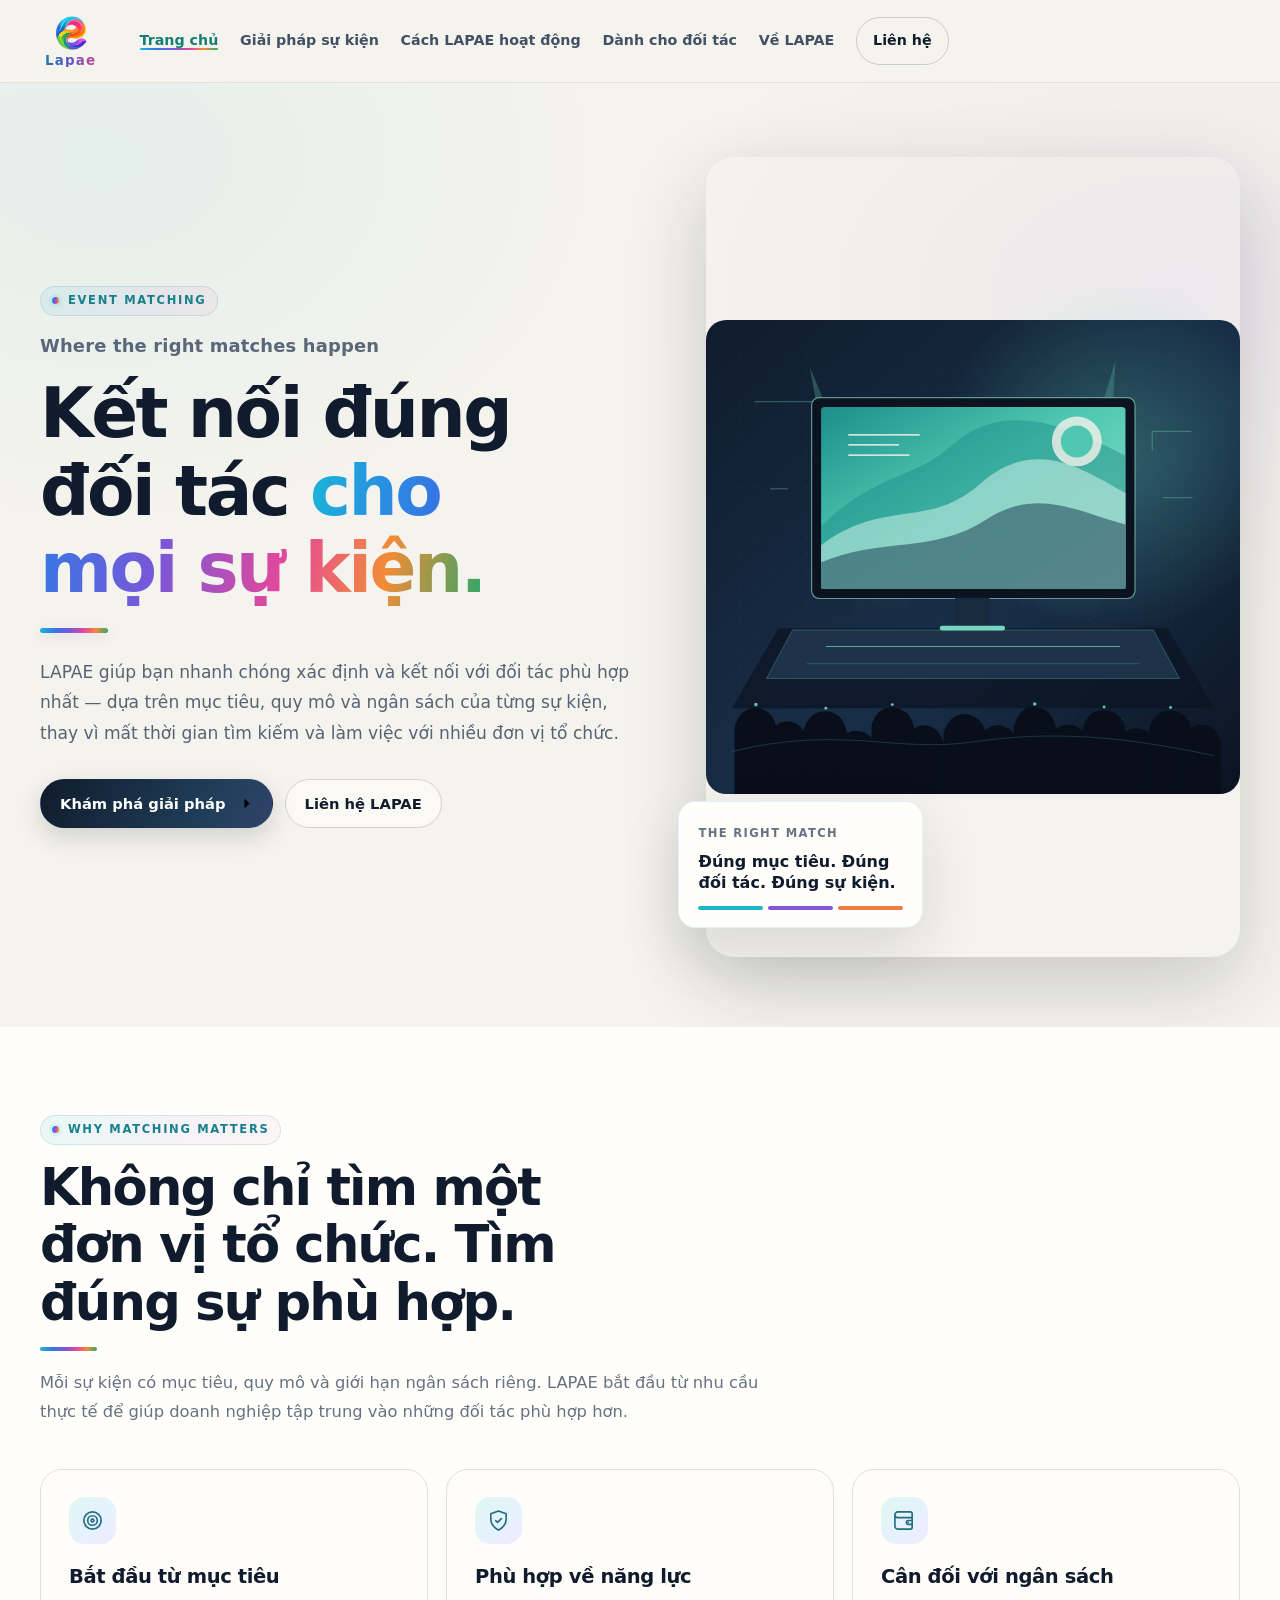
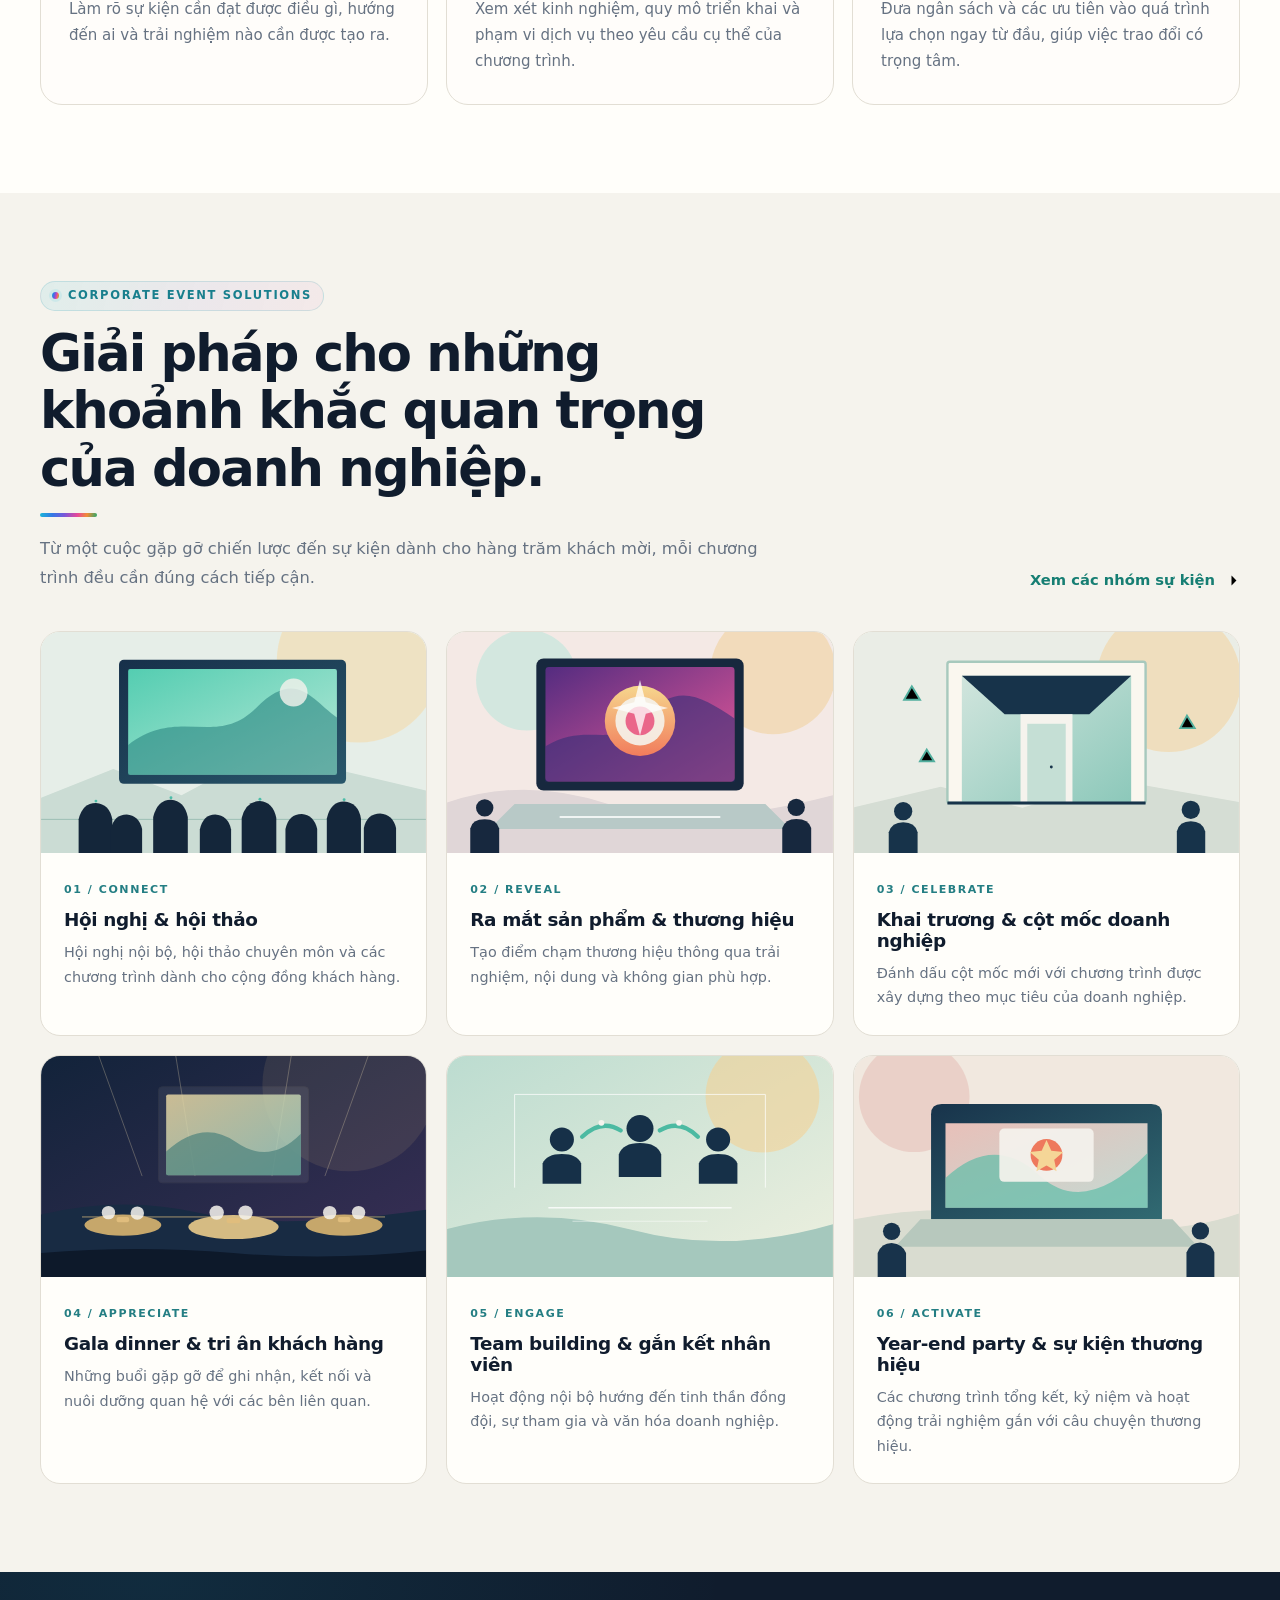
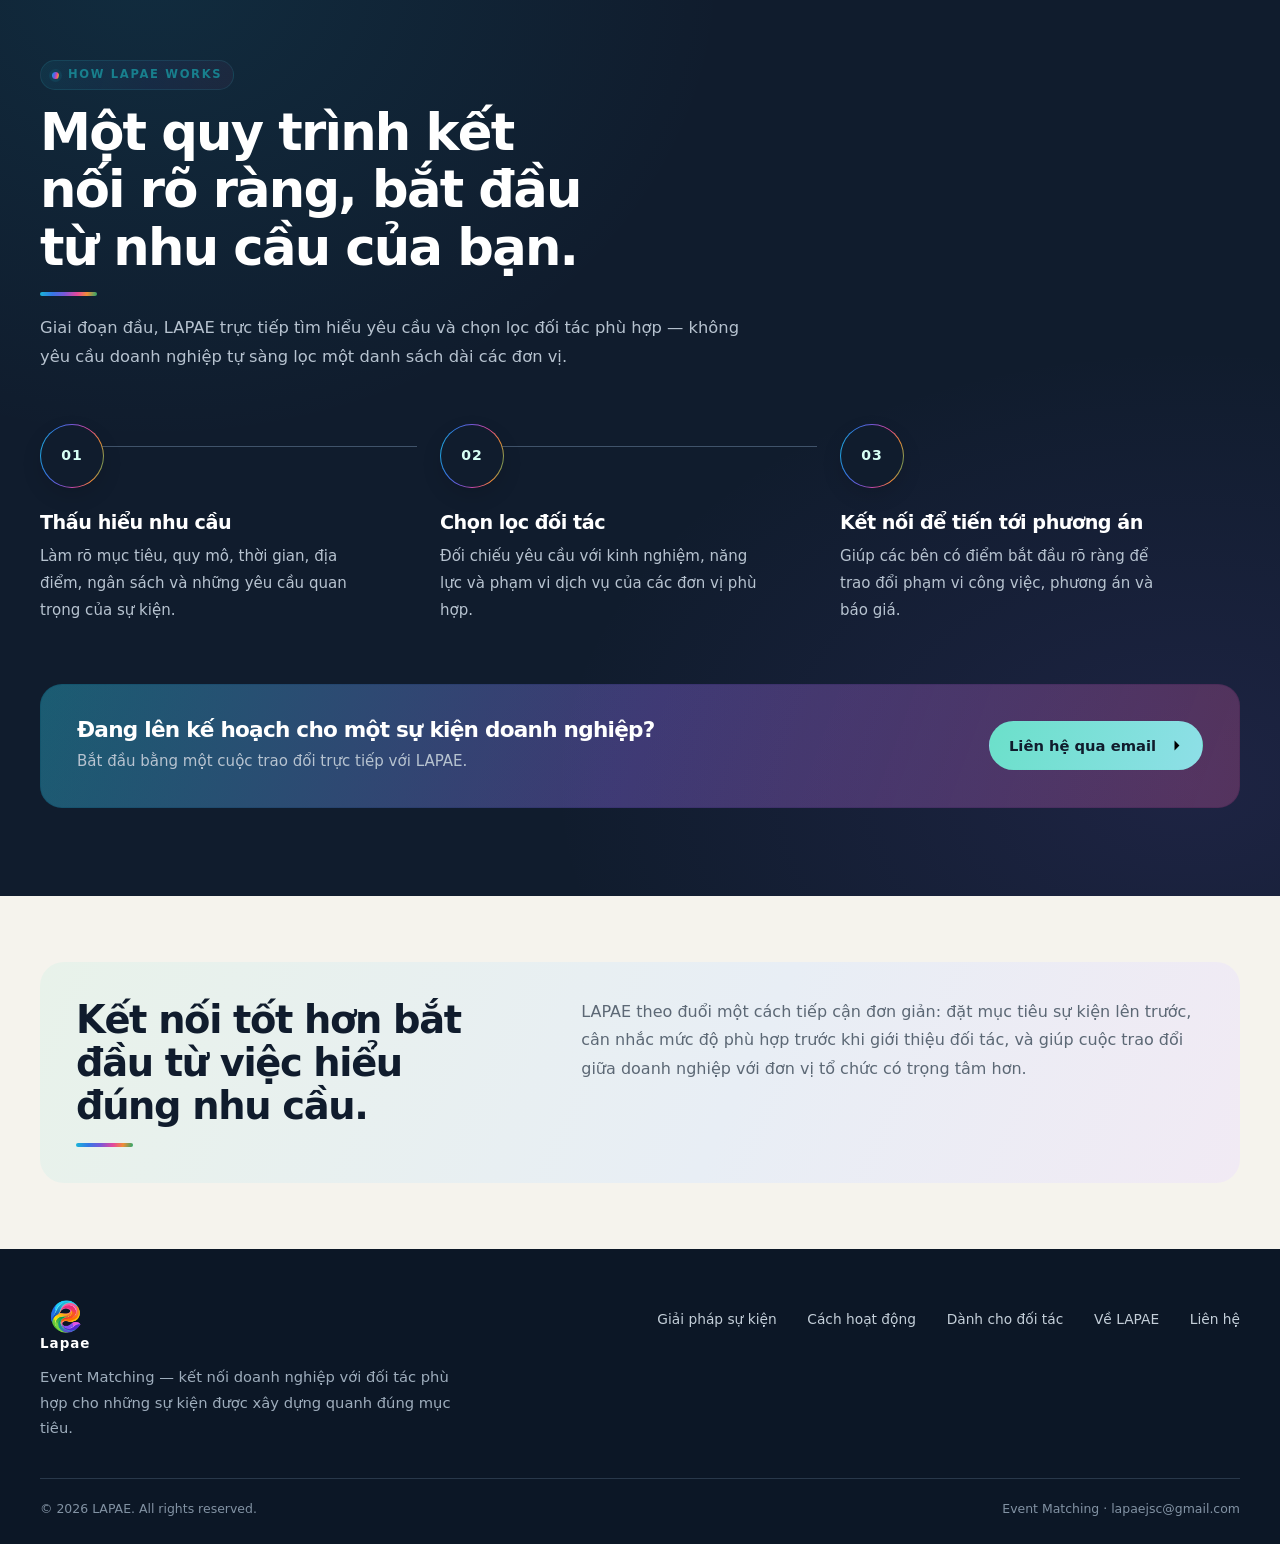
==== index.html @ 5959de25 "Add files via upload Upload website files, assets, and updated branding." ====
<!doctype html><html lang="vi"><head><meta charset="utf-8"><meta name="viewport" content="width=device-width, initial-scale=1"><meta name="theme-color" content="#F5F3ED"><meta name="description" content="LAPAE — Event Matching. Kết nối doanh nghiệp với đối tác phù hợp cho hội nghị, ra mắt sản phẩm, gala dinner và các sự kiện doanh nghiệp."><title>Trang chủ | LAPAE — Event Matching</title><link rel="canonical" href="https://lapae.net/"><link rel="icon" type="image/png" sizes="64x64" href="assets/images/favicon-64.png"><link rel="apple-touch-icon" href="assets/images/favicon-192.png"><link rel="stylesheet" href="assets/css/styles.css"></head><body id="top"><a class="skip-link" href="#main">Bỏ qua điều hướng</a><header class="site-header"><div class="container header-inner"><a class="brand" href="index.html#top" aria-label="LAPAE — về đầu trang chủ"><span class="brand-word">Lapae</span><img class="brand-mark" src="assets/images/lapae-e-logo.png" alt="Biểu tượng e nhiều màu của LAPAE" width="43" height="43"></a><button class="menu-toggle" type="button" aria-label="Mở menu" aria-expanded="false" aria-controls="site-nav"><svg viewBox="0 0 24 24" fill="none" stroke="currentColor" stroke-width="1.7" stroke-linecap="round" aria-hidden="true"><path d="M4 7h16M4 12h16M4 17h16"/></svg></button><nav class="site-nav" id="site-nav" aria-label="Điều hướng chính"><a class="nav-link" href="index.html" aria-current="page">Trang chủ</a><a class="nav-link" href="solutions.html">Giải pháp sự kiện</a><a class="nav-link" href="how-it-works.html">Cách LAPAE hoạt động</a><a class="nav-link" href="organizers.html">Dành cho đối tác</a><a class="nav-link" href="about.html">Về LAPAE</a><a class="nav-link nav-contact" href="contact.html">Liên hệ</a></nav></div></header><main id="main">
<section class="hero"><div class="container hero-grid"><div class="hero-text"><div class="eyebrow">Event Matching</div><p class="hero-tagline">Where the right matches happen</p><h1>Kết nối đúng đối tác <em>cho mọi sự kiện.</em></h1><p class="hero-copy">LAPAE giúp bạn nhanh chóng xác định và kết nối với đối tác phù hợp nhất — dựa trên mục tiêu, quy mô và ngân sách của từng sự kiện, thay vì mất thời gian tìm kiếm và làm việc với nhiều đơn vị tổ chức.</p><div class="hero-actions"><a class="btn btn-primary" href="solutions.html">Khám phá giải pháp <svg viewBox="0 0 24 24" aria-hidden="true"><path d="M5 12h14"/><path d="m12 5 7 7-7 7"/></svg></a><a class="btn btn-secondary" href="contact.html">Liên hệ LAPAE</a></div></div><div class="hero-visual"><img class="hero-art" src="assets/images/hero-event.svg" alt="Minh họa không gian hội nghị doanh nghiệp với sân khấu và khán giả" width="900" height="800"><div class="hero-note"><span class="hero-note-label">The right match</span><strong>Đúng mục tiêu. Đúng đối tác. Đúng sự kiện.</strong><div class="hero-note-line"><span></span><span></span><span></span></div></div></div></div></section>
<section class="section section-white"><div class="container"><div class="section-heading"><div class="eyebrow">Why matching matters</div><h2>Không chỉ tìm một đơn vị tổ chức. Tìm đúng sự phù hợp.</h2><p>Mỗi sự kiện có mục tiêu, quy mô và giới hạn ngân sách riêng. LAPAE bắt đầu từ nhu cầu thực tế để giúp doanh nghiệp tập trung vào những đối tác phù hợp hơn.</p></div><div class="value-grid"><article class="value-card"><div class="icon-box"><svg viewBox="0 0 24 24" aria-hidden="true"><circle cx="12" cy="12" r="9"/><circle cx="12" cy="12" r="5"/><circle cx="12" cy="12" r="1.5"/></svg></div><h3>Bắt đầu từ mục tiêu</h3><p>Làm rõ sự kiện cần đạt được điều gì, hướng đến ai và trải nghiệm nào cần được tạo ra.</p></article><article class="value-card"><div class="icon-box"><svg viewBox="0 0 24 24" aria-hidden="true"><path d="M12 22s8-4 8-11V5l-8-3-8 3v6c0 7 8 11 8 11Z"/><path d="m9 12 2 2 4-4"/></svg></div><h3>Phù hợp về năng lực</h3><p>Xem xét kinh nghiệm, quy mô triển khai và phạm vi dịch vụ theo yêu cầu cụ thể của chương trình.</p></article><article class="value-card"><div class="icon-box"><svg viewBox="0 0 24 24" aria-hidden="true"><path d="M20 8V5a2 2 0 0 0-2-2H5a3 3 0 0 0 0 6h15v10a2 2 0 0 1-2 2H5a3 3 0 0 1-3-3V6"/><path d="M20 12h-4a2 2 0 0 0 0 4h4"/><path d="M16 14h.01"/></svg></div><h3>Cân đối với ngân sách</h3><p>Đưa ngân sách và các ưu tiên vào quá trình lựa chọn ngay từ đầu, giúp việc trao đổi có trọng tâm.</p></article></div></div></section>
<section class="section"><div class="container"><div class="section-topline"><div class="section-heading"><div class="eyebrow">Corporate event solutions</div><h2>Giải pháp cho những khoảnh khắc quan trọng của doanh nghiệp.</h2><p>Từ một cuộc gặp gỡ chiến lược đến sự kiện dành cho hàng trăm khách mời, mỗi chương trình đều cần đúng cách tiếp cận.</p></div><a class="text-link" href="solutions.html">Xem các nhóm sự kiện <svg viewBox="0 0 24 24" aria-hidden="true"><path d="M5 12h14"/><path d="m12 5 7 7-7 7"/></svg></a></div><div class="solution-grid">
<article class="solution-card"><img class="solution-art" src="assets/images/conference.svg" alt="Minh họa hội nghị doanh nghiệp" loading="lazy"><div class="solution-copy"><span class="solution-kicker">01 / Connect</span><h3>Hội nghị & hội thảo</h3><p>Hội nghị nội bộ, hội thảo chuyên môn và các chương trình dành cho cộng đồng khách hàng.</p></div></article>
<article class="solution-card"><img class="solution-art" src="assets/images/launch.svg" alt="Minh họa sự kiện ra mắt sản phẩm" loading="lazy"><div class="solution-copy"><span class="solution-kicker">02 / Reveal</span><h3>Ra mắt sản phẩm & thương hiệu</h3><p>Tạo điểm chạm thương hiệu thông qua trải nghiệm, nội dung và không gian phù hợp.</p></div></article>
<article class="solution-card"><img class="solution-art" src="assets/images/opening.svg" alt="Minh họa lễ khai trương" loading="lazy"><div class="solution-copy"><span class="solution-kicker">03 / Celebrate</span><h3>Khai trương & cột mốc doanh nghiệp</h3><p>Đánh dấu cột mốc mới với chương trình được xây dựng theo mục tiêu của doanh nghiệp.</p></div></article>
<article class="solution-card"><img class="solution-art" src="assets/images/gala.svg" alt="Minh họa gala dinner" loading="lazy"><div class="solution-copy"><span class="solution-kicker">04 / Appreciate</span><h3>Gala dinner & tri ân khách hàng</h3><p>Những buổi gặp gỡ để ghi nhận, kết nối và nuôi dưỡng quan hệ với các bên liên quan.</p></div></article>
<article class="solution-card"><img class="solution-art" src="assets/images/engagement.svg" alt="Minh họa hoạt động gắn kết đội ngũ" loading="lazy"><div class="solution-copy"><span class="solution-kicker">05 / Engage</span><h3>Team building & gắn kết nhân viên</h3><p>Hoạt động nội bộ hướng đến tinh thần đồng đội, sự tham gia và văn hóa doanh nghiệp.</p></div></article>
<article class="solution-card"><img class="solution-art" src="assets/images/activation.svg" alt="Minh họa hoạt động thương hiệu" loading="lazy"><div class="solution-copy"><span class="solution-kicker">06 / Activate</span><h3>Year-end party & sự kiện thương hiệu</h3><p>Các chương trình tổng kết, kỷ niệm và hoạt động trải nghiệm gắn với câu chuyện thương hiệu.</p></div></article>
</div></div></section>
<section class="section section-dark"><div class="container"><div class="section-heading"><div class="eyebrow">How LAPAE works</div><h2>Một quy trình kết nối rõ ràng, bắt đầu từ nhu cầu của bạn.</h2><p>Giai đoạn đầu, LAPAE trực tiếp tìm hiểu yêu cầu và chọn lọc đối tác phù hợp — không yêu cầu doanh nghiệp tự sàng lọc một danh sách dài các đơn vị.</p></div><div class="process-grid"><article class="process-step"><div class="step-number">01</div><h3>Thấu hiểu nhu cầu</h3><p>Làm rõ mục tiêu, quy mô, thời gian, địa điểm, ngân sách và những yêu cầu quan trọng của sự kiện.</p></article><article class="process-step"><div class="step-number">02</div><h3>Chọn lọc đối tác</h3><p>Đối chiếu yêu cầu với kinh nghiệm, năng lực và phạm vi dịch vụ của các đơn vị phù hợp.</p></article><article class="process-step"><div class="step-number">03</div><h3>Kết nối để tiến tới phương án</h3><p>Giúp các bên có điểm bắt đầu rõ ràng để trao đổi phạm vi công việc, phương án và báo giá.</p></article></div><div style="height:48px"></div><div class="dark-cta"><div><h3>Đang lên kế hoạch cho một sự kiện doanh nghiệp?</h3><p>Bắt đầu bằng một cuộc trao đổi trực tiếp với LAPAE.</p></div><a class="btn" href="mailto:lapaejsc@gmail.com?subject=Trao%20%C4%91%E1%BB%95i%20v%E1%BB%81%20s%E1%BB%B1%20ki%E1%BB%87n%20doanh%20nghi%E1%BB%87p">Liên hệ qua email <svg viewBox="0 0 24 24" aria-hidden="true"><path d="M5 12h14"/><path d="m12 5 7 7-7 7"/></svg></a></div></div></section>
<section class="section section-tight"><div class="container"><div class="note-band"><h2>Kết nối tốt hơn bắt đầu từ việc hiểu đúng nhu cầu.</h2><p>LAPAE theo đuổi một cách tiếp cận đơn giản: đặt mục tiêu sự kiện lên trước, cân nhắc mức độ phù hợp trước khi giới thiệu đối tác, và giúp cuộc trao đổi giữa doanh nghiệp với đơn vị tổ chức có trọng tâm hơn.</p></div></div></section>
</main><footer class="site-footer"><div class="container"><div class="footer-top"><div><a class="footer-brand" href="index.html#top" aria-label="LAPAE — về đầu trang chủ"><span class="brand-word">Lapae</span><img class="brand-mark" src="assets/images/lapae-e-logo.png" alt="" width="38" height="38"></a><p class="footer-blurb">Event Matching — kết nối doanh nghiệp với đối tác phù hợp cho những sự kiện được xây dựng quanh đúng mục tiêu.</p></div><nav class="footer-links" aria-label="Điều hướng cuối trang"><a href="solutions.html">Giải pháp sự kiện</a><a href="how-it-works.html">Cách hoạt động</a><a href="organizers.html">Dành cho đối tác</a><a href="about.html">Về LAPAE</a><a href="contact.html">Liên hệ</a></nav></div><div class="footer-bottom"><span>© 2026 LAPAE. All rights reserved.</span><span>Event Matching · <a href="mailto:lapaejsc@gmail.com">lapaejsc@gmail.com</a></span></div></div></footer><script src="assets/js/main.js" defer></script></body></html>
---- assets/css/styles.css ----
/* LAPAE Version 1.0 — lightweight, self-hosted styles */
:root{
  --ivory:#F5F3ED; --paper:#FFFEFA; --navy:#101C2D; --navy-2:#192B40;
  --teal:#46C6AD; --teal-dark:#167E73; --ink:#172538; --muted:#667282;
  --line:#E2DED4; --line-dark:#314358; --radius:22px; --shadow:0 22px 70px rgba(16,28,45,.09);
  --container:1200px;
}
*{box-sizing:border-box}
html{scroll-behavior:smooth;scroll-padding-top:100px}
body{margin:0;background:var(--ivory);color:var(--ink);font-family:Inter,ui-sans-serif,system-ui,-apple-system,BlinkMacSystemFont,"Segoe UI",sans-serif;line-height:1.65;-webkit-font-smoothing:antialiased;text-rendering:optimizeLegibility}
img,svg{display:block;max-width:100%}
a{color:inherit;text-decoration:none}
button{font:inherit}
::selection{background:rgba(70,198,173,.25);color:var(--navy)}
.skip-link{position:absolute;left:16px;top:-60px;z-index:1000;padding:12px 16px;border-radius:10px;background:var(--navy);color:white}
.skip-link:focus{top:12px}
.container{width:min(calc(100% - 48px),var(--container));margin-inline:auto}
.site-header{position:sticky;top:0;z-index:100;background:rgba(245,243,237,.91);border-bottom:1px solid rgba(16,28,45,.08);backdrop-filter:blur(18px);-webkit-backdrop-filter:blur(18px)}
.header-inner{height:82px;display:flex;align-items:center;justify-content:flex-start;gap:0}
.brand{display:inline-flex;flex-direction:column;align-items:center;justify-content:center;gap:2px;flex-shrink:0;border-radius:10px;line-height:1}
.brand-word{font-family:Inter,ui-sans-serif,system-ui,-apple-system,BlinkMacSystemFont,"Segoe UI",sans-serif;font-size:.78rem;letter-spacing:.075em;font-weight:800;line-height:1;color:var(--navy)}
.brand-mark{order:-1;width:43px;height:43px;object-fit:contain;flex-shrink:0}
.brand:focus-visible,.nav-link:focus-visible,.btn:focus-visible,.menu-toggle:focus-visible,a:focus-visible{outline:3px solid var(--teal-dark);outline-offset:4px}
.site-nav{display:flex;align-items:center;gap:clamp(14px,1.7vw,24px);margin-left:clamp(28px,3vw,44px)}
.nav-link{font-size:.89rem;font-weight:600;color:#435064;white-space:nowrap;transition:color .2s ease}
.nav-link:hover,.nav-link[aria-current="page"]{color:var(--teal-dark)}
.nav-contact{padding:11px 16px;border:1px solid rgba(16,28,45,.18);border-radius:999px;color:var(--navy)}
.nav-contact:hover{background:var(--navy);color:white;border-color:var(--navy)}
.menu-toggle{display:none;width:44px;height:44px;border:1px solid var(--line);border-radius:13px;background:transparent;color:var(--navy);align-items:center;justify-content:center;cursor:pointer}
.menu-toggle svg{width:21px;height:21px}
.hero{padding:74px 0 70px;overflow:hidden}
.hero-grid{display:grid;grid-template-columns:minmax(0,1.05fr) minmax(390px,.95fr);align-items:center;gap:clamp(36px,6vw,82px)}
.eyebrow{display:inline-flex;align-items:center;gap:10px;color:var(--teal-dark);font-weight:760;font-size:.76rem;letter-spacing:.16em;text-transform:uppercase}
.eyebrow:before{content:"";width:24px;height:2px;background:var(--teal-dark);display:block}
.hero-tagline{margin:15px 0 15px;color:#596779;font-size:clamp(1rem,1.4vw,1.14rem);font-weight:550;letter-spacing:.01em}
h1,h2,h3,p{margin-top:0}
h1,h2,h3{color:var(--navy);line-height:1.12;letter-spacing:-.035em}
h1{font-size:clamp(2.8rem,5.4vw,5rem);font-weight:720;margin-bottom:24px;max-width:720px}
h1 em{font-style:normal;color:var(--teal-dark)}
.hero-copy{font-size:1.07rem;color:#566375;max-width:640px;margin-bottom:30px;line-height:1.8}
.hero-actions{display:flex;align-items:center;gap:12px;flex-wrap:wrap}
.btn{min-height:49px;display:inline-flex;align-items:center;justify-content:center;gap:10px;padding:13px 19px;border-radius:999px;font-size:.92rem;line-height:1.2;font-weight:700;border:1px solid transparent;transition:transform .2s ease,background .2s ease,border-color .2s ease;cursor:pointer}
.btn:hover{transform:translateY(-2px)}
.btn-primary{background:var(--navy);color:white;box-shadow:0 8px 22px rgba(16,28,45,.12)}
.btn-primary:hover{background:#233b55}
.btn-secondary{border-color:#D5D1C7;color:var(--navy);background:rgba(255,254,250,.45)}
.btn-secondary:hover{background:white;border-color:#B9C3C5}
.btn svg{width:17px;height:17px}
.hero-visual{position:relative;isolation:isolate}
.hero-art{width:100%;border-radius:28px;box-shadow:0 28px 80px rgba(16,28,45,.19)}
.hero-note{position:absolute;left:-28px;bottom:29px;max-width:245px;padding:17px 19px;background:var(--paper);border:1px solid rgba(16,28,45,.08);border-radius:17px;box-shadow:var(--shadow)}
.hero-note-label{font-size:.72rem;letter-spacing:.12em;text-transform:uppercase;color:var(--muted);font-weight:750}
.hero-note strong{display:block;color:var(--navy);font-size:1rem;line-height:1.35;margin-top:5px}
.hero-note-line{display:flex;gap:5px;margin-top:12px}
.hero-note-line span{height:4px;flex:1;border-radius:10px;background:var(--teal)}
.hero-note-line span:nth-child(2){opacity:.55}.hero-note-line span:nth-child(3){opacity:.26}
.section{padding:88px 0}
.section-tight{padding:66px 0}
.section-white{background:var(--paper)}
.section-dark{background:var(--navy);color:#DFE7ED}
.section-dark h2,.section-dark h3{color:white}
.section-heading{max-width:720px;margin-bottom:42px}
.section-heading.center{text-align:center;margin-inline:auto}
.section-heading.center .eyebrow{justify-content:center}
.section-heading h2{font-size:clamp(2rem,4vw,3.3rem);margin:14px 0 17px;font-weight:700}
.section-heading p{font-size:1.02rem;color:var(--muted);line-height:1.8;margin-bottom:0}
.section-dark .section-heading p{color:#B6C2CF}
.value-grid{display:grid;grid-template-columns:repeat(3,1fr);gap:18px}
.value-card{padding:27px 28px 29px;border:1px solid var(--line);background:rgba(255,254,250,.62);border-radius:var(--radius);min-height:222px}
.icon-box{display:grid;place-items:center;width:47px;height:47px;border-radius:15px;background:#DDF2EB;color:#126F68;margin-bottom:22px}
.icon-box svg{width:23px;height:23px;fill:none;stroke:currentColor;stroke-width:1.7;stroke-linecap:round;stroke-linejoin:round}
.value-card h3{font-size:1.22rem;letter-spacing:-.02em;margin:0 0 10px}
.value-card p{font-size:.94rem;line-height:1.72;color:var(--muted);margin:0}
.section-topline{display:flex;justify-content:space-between;align-items:end;gap:32px;margin-bottom:38px}
.section-topline .section-heading{margin-bottom:0}
.text-link{display:inline-flex;align-items:center;gap:8px;color:var(--teal-dark);font-weight:750;font-size:.92rem;white-space:nowrap}
.text-link svg{width:17px;height:17px;transition:transform .2s ease}.text-link:hover svg{transform:translateX(4px)}
.solution-grid{display:grid;grid-template-columns:repeat(3,1fr);gap:19px}
.solution-card{overflow:hidden;border:1px solid var(--line);border-radius:20px;background:var(--paper);transition:transform .25s ease,box-shadow .25s ease}
.solution-card:hover{transform:translateY(-4px);box-shadow:var(--shadow)}
.solution-art{width:100%;aspect-ratio:1.74;object-fit:cover;background:#E9EEE8}
.solution-copy{padding:22px 23px 25px}
.solution-kicker{font-size:.69rem;letter-spacing:.14em;text-transform:uppercase;color:var(--teal-dark);font-weight:800}
.solution-copy h3{font-size:1.15rem;margin:9px 0 9px;letter-spacing:-.02em}
.solution-copy p{margin:0;color:var(--muted);font-size:.9rem;line-height:1.7}
.process-grid{display:grid;grid-template-columns:repeat(3,1fr);gap:0}
.process-step{position:relative;padding:10px 34px 12px 0}
.process-step:not(:last-child):after{content:"";position:absolute;top:32px;left:56px;right:23px;border-top:1px solid #40536A}
.step-number{position:relative;z-index:1;display:grid;place-items:center;width:64px;height:64px;border:1px solid #4F657B;border-radius:50%;background:var(--navy);color:#6FE0C5;font-size:.88rem;font-weight:800;letter-spacing:.06em;margin-bottom:24px}
.process-step h3{font-size:1.2rem;margin-bottom:10px}
.process-step p{font-size:.94rem;color:#B7C3D0;line-height:1.78;max-width:320px;margin-bottom:0}
.dark-cta{display:flex;justify-content:space-between;align-items:center;gap:30px;padding:33px 36px;border:1px solid var(--line-dark);border-radius:22px;background:rgba(255,255,255,.035)}
.dark-cta h3{font-size:1.35rem;margin:0 0 7px}.dark-cta p{color:#B7C3D0;margin:0;font-size:.94rem}
.dark-cta .btn{flex-shrink:0;background:var(--teal);color:var(--navy)}
.dark-cta .btn:hover{background:#83E2CE}
.page-hero{padding:74px 0 58px}
.page-hero-grid{display:grid;grid-template-columns:minmax(0,1fr) minmax(280px,.7fr);align-items:center;gap:70px}
.page-hero h1{font-size:clamp(2.6rem,5vw,4.5rem);margin:15px 0 20px}
.page-hero p{color:var(--muted);font-size:1.07rem;line-height:1.85;max-width:700px;margin-bottom:0}
.page-art{width:100%;border-radius:24px;box-shadow:var(--shadow)}
.breadcrumb{font-size:.78rem;color:#7C8794;margin-bottom:22px}.breadcrumb a{color:var(--teal-dark);font-weight:700}
.solution-detail-grid{display:grid;grid-template-columns:repeat(2,1fr);gap:22px}
.solution-detail{display:grid;grid-template-columns:190px minmax(0,1fr);gap:22px;align-items:center;background:var(--paper);border:1px solid var(--line);border-radius:22px;padding:16px}
.solution-detail img{width:100%;aspect-ratio:1/1;object-fit:cover;border-radius:15px}
.solution-detail h3{font-size:1.1rem;margin:0 0 9px}.solution-detail p{color:var(--muted);font-size:.9rem;line-height:1.7;margin:0}
.note-band{display:grid;grid-template-columns:.85fr 1.15fr;gap:45px;align-items:start;padding:36px;background:#E9EDE5;border-radius:24px}
.note-band h2{font-size:clamp(1.7rem,3vw,2.45rem);margin:0}.note-band p{color:#5C6875;line-height:1.8;margin:0}
.process-detail{display:grid;grid-template-columns:72px 1fr;gap:25px;padding:28px 0;border-bottom:1px solid var(--line)}
.process-detail:first-child{padding-top:0}.process-detail:last-child{border-bottom:0}
.process-detail .big-num{color:var(--teal-dark);font-weight:800;font-size:1.1rem;letter-spacing:.04em;padding-top:4px}
.process-detail h2{font-size:1.45rem;margin:0 0 10px}.process-detail p{max-width:780px;color:var(--muted);line-height:1.8;margin:0}
.principles-grid{display:grid;grid-template-columns:repeat(3,1fr);gap:18px}
.principle{border-top:2px solid var(--teal);padding:21px 5px 0 0}.principle .num{font-size:.78rem;color:var(--teal-dark);font-weight:850;letter-spacing:.1em}.principle h3{font-size:1.15rem;margin:14px 0 9px}.principle p{font-size:.92rem;color:var(--muted);line-height:1.75;margin:0}
.organizer-benefits{display:grid;grid-template-columns:repeat(2,1fr);gap:17px}
.benefit{display:flex;align-items:flex-start;gap:15px;padding:22px;border:1px solid var(--line);border-radius:18px;background:var(--paper)}
.benefit .icon-box{width:42px;height:42px;flex-shrink:0;margin:0}.benefit h3{font-size:1.05rem;margin:0 0 6px}.benefit p{margin:0;color:var(--muted);font-size:.9rem;line-height:1.72}
.about-statement{padding:40px 42px;background:var(--navy);border-radius:25px;color:#DEE8ED}
.about-statement .eyebrow{color:#74DEC5}.about-statement .eyebrow:before{background:#74DEC5}.about-statement h2{font-size:clamp(1.9rem,3.5vw,3rem);color:white;max-width:850px;margin:17px 0 18px}.about-statement p{color:#B9C7D2;max-width:800px;line-height:1.85;margin:0}
.about-values{display:grid;grid-template-columns:repeat(3,1fr);gap:22px}.about-value{padding-top:21px;border-top:1px solid var(--line)}.about-value h3{font-size:1.1rem;margin:0 0 8px}.about-value p{font-size:.93rem;color:var(--muted);margin:0;line-height:1.75}
.contact-card{display:grid;grid-template-columns:1fr .9fr;gap:50px;align-items:start;background:var(--paper);border:1px solid var(--line);border-radius:26px;padding:clamp(26px,5vw,54px);box-shadow:var(--shadow)}
.contact-card h2{font-size:clamp(2rem,4vw,3.1rem);margin:14px 0 17px}.contact-card p{color:var(--muted);line-height:1.8}
.contact-method{border-top:1px solid var(--line);padding:20px 0}.contact-method:first-child{border-top:0;padding-top:5px}.contact-label{font-size:.74rem;color:var(--muted);text-transform:uppercase;letter-spacing:.13em;font-weight:800}.contact-value{display:inline-flex;align-items:center;gap:9px;margin-top:7px;font-size:1.06rem;font-weight:750;color:var(--navy);overflow-wrap:anywhere}.contact-value svg{width:19px;height:19px;color:var(--teal-dark)}
.contact-note{font-size:.86rem;color:#6C7784;padding:16px 18px;background:#F3F1E9;border-radius:13px;line-height:1.75}
.site-footer{background:#0C1726;color:#CAD4DF;padding:50px 0 24px}
.footer-top{display:grid;grid-template-columns:1fr auto;gap:50px;align-items:start;padding-bottom:37px}
.footer-brand{display:inline-flex;flex-direction:column;align-items:center;gap:2px;margin-bottom:14px;line-height:1}.footer-brand .brand-word{color:white;font-size:.78rem;letter-spacing:.075em;font-weight:800}.footer-brand .brand-mark{order:-1;width:42px;height:42px}
.footer-blurb{max-width:430px;color:#9EADBC;font-size:.92rem;line-height:1.75;margin:0}
.footer-links{display:flex;gap:clamp(15px,2.4vw,32px);flex-wrap:wrap;justify-content:flex-end;padding-top:9px}
.footer-links a{font-size:.86rem;color:#C4CFD9}.footer-links a:hover{color:#72DCC4}
.footer-bottom{border-top:1px solid #29384A;padding-top:20px;display:flex;justify-content:space-between;gap:20px;flex-wrap:wrap;color:#8292A3;font-size:.78rem}
.footer-bottom a:hover{color:#C7F1E5}
.mobile-menu-note{display:none}
@media(max-width:1020px){.site-nav{gap:12px;margin-left:24px}.nav-link{font-size:.78rem}.header-inner{gap:0}.brand-word{font-size:.76rem;letter-spacing:.075em}.brand-mark{width:40px;height:40px}.hero-grid{grid-template-columns:minmax(0,1fr) minmax(320px,.9fr);gap:40px}.hero-note{left:-16px}.solution-grid{gap:14px}.solution-detail{grid-template-columns:145px 1fr}.page-hero-grid{gap:40px}}
@media(max-width:800px){.container{width:min(calc(100% - 36px),var(--container))}.header-inner{height:73px}.menu-toggle{display:flex}.site-nav{display:none;position:absolute;left:18px;right:18px;top:calc(100% + 8px);margin-left:0;padding:12px;background:var(--paper);border:1px solid var(--line);border-radius:18px;box-shadow:var(--shadow);align-items:stretch;gap:0;flex-direction:column}.site-nav.is-open{display:flex}.nav-link{padding:13px 14px;font-size:.94rem;border-radius:10px}.nav-link:hover,.nav-link[aria-current="page"]{background:#EEF5F0}.nav-contact{border:0}.hero{padding:49px 0 58px}.hero-grid{grid-template-columns:1fr;gap:35px}.hero-text{max-width:690px}.hero-visual{max-width:650px;width:calc(100% - 12px);margin-inline:auto}.hero-note{left:-12px;bottom:20px}.hero-art{border-radius:23px}.section{padding:68px 0}.section-tight{padding:55px 0}.value-grid{grid-template-columns:1fr;gap:13px}.value-card{min-height:unset;padding:23px}.icon-box{margin-bottom:15px}.solution-grid{grid-template-columns:repeat(2,1fr)}.section-topline{align-items:start;flex-direction:column;gap:18px}.process-grid{grid-template-columns:1fr;gap:22px}.process-step{display:grid;grid-template-columns:62px 1fr;gap:16px;padding:0}.process-step:not(:last-child):after{top:68px;bottom:-22px;left:31px;right:auto;border-top:0;border-left:1px solid #40536A}.step-number{width:62px;height:62px;grid-row:span 2;margin:0}.process-step h3{margin:5px 0 4px}.process-step p{max-width:none}.dark-cta{flex-direction:column;align-items:flex-start;padding:26px}.page-hero{padding:50px 0 45px}.page-hero-grid{grid-template-columns:1fr;gap:28px}.page-art{max-width:550px}.solution-detail-grid{grid-template-columns:1fr}.solution-detail{grid-template-columns:175px minmax(0,1fr)}.note-band{grid-template-columns:1fr;gap:17px;padding:28px}.principles-grid,.about-values{grid-template-columns:1fr;gap:28px}.organizer-benefits{grid-template-columns:1fr}.contact-card{grid-template-columns:1fr;gap:26px}.footer-top{grid-template-columns:1fr;gap:24px}.footer-links{justify-content:flex-start;padding-top:0}}
@media(max-width:520px){.container{width:min(calc(100% - 30px),var(--container))}.brand-word{font-size:.72rem;letter-spacing:.07em}.brand-mark{width:37px;height:37px}.hero{padding-top:38px}.hero-tagline{font-size:.98rem}.hero-copy{font-size:1rem;line-height:1.75}.hero-actions{align-items:stretch;flex-direction:column}.hero-actions .btn{width:100%}h1{font-size:clamp(2.45rem,12vw,3.35rem)}.hero-note{position:relative;left:auto;bottom:auto;max-width:none;margin:-26px 12px 0;z-index:2}.section-heading h2{font-size:2.2rem}.solution-grid{grid-template-columns:1fr}.solution-art{aspect-ratio:1.9}.solution-detail{grid-template-columns:1fr;gap:16px;padding:13px}.solution-detail img{aspect-ratio:1.8}.process-detail{grid-template-columns:46px 1fr;gap:14px}.process-detail h2{font-size:1.25rem}.about-statement{padding:28px 24px}.contact-card{padding:24px 20px}.contact-value{font-size:.96rem}.footer-bottom{flex-direction:column;gap:8px}}
@media(prefers-reduced-motion:reduce){html{scroll-behavior:auto}*,*::before,*::after{transition:none!important;animation:none!important;scroll-behavior:auto!important}}

/* LAPAE brand polish — 2026 refresh */
:root{
  --brand-cyan:#18B7D8;
  --brand-blue:#3478E5;
  --brand-violet:#7957D9;
  --brand-pink:#E5489B;
  --brand-orange:#F28C36;
  --brand-green:#27A86B;
  --brand-gradient:linear-gradient(102deg,var(--brand-cyan) 0%,var(--brand-blue) 22%,var(--brand-violet) 43%,var(--brand-pink) 65%,var(--brand-orange) 82%,var(--brand-green) 100%);
}

/* Smaller mark, stronger wordmark */
.brand{gap:3px;padding:3px 5px;transition:transform .22s ease}
.brand:hover{transform:translateY(-1px)}
.brand-word{
  font-size:.84rem;
  letter-spacing:.085em;
  font-weight:850;
  background:linear-gradient(105deg,#167DAB 0%,#6255C8 52%,#CF438F 100%);
  color:transparent;
  -webkit-background-clip:text;
  background-clip:text;
  -webkit-text-fill-color:transparent;
}
.brand-mark{width:36px;height:36px}
.footer-brand{gap:3px}
.footer-brand .brand-mark{width:35px;height:35px}
.footer-brand .brand-word{
  font-size:.84rem;
  color:#fff;
  background:none;
  -webkit-background-clip:initial;
  background-clip:initial;
  -webkit-text-fill-color:#fff;
}

/* Small section labels become polished brand chips */
.eyebrow{
  gap:9px;
  padding:7px 11px;
  border:1px solid rgba(44,154,170,.18);
  border-radius:999px;
  background:linear-gradient(105deg,rgba(24,183,216,.09),rgba(121,87,217,.065) 58%,rgba(229,72,155,.055));
  color:#187F8D;
  font-size:.72rem;
  letter-spacing:.145em;
  line-height:1.2;
  font-weight:820;
}
.eyebrow:before{
  width:7px;
  height:7px;
  flex:0 0 7px;
  border-radius:50%;
  background:var(--brand-gradient);
  box-shadow:0 0 0 3px rgba(24,183,216,.10);
}
.about-statement .eyebrow{
  color:#91F0D9;
  background:rgba(114,220,196,.09);
  border-color:rgba(114,220,196,.22);
}
.about-statement .eyebrow:before{background:#74DEC5;box-shadow:0 0 0 3px rgba(114,220,196,.12)}

/* Distinctive, multicolour event-matching message */
h1 em{
  color:var(--teal-dark);
  background:var(--brand-gradient);
  -webkit-background-clip:text;
  background-clip:text;
  -webkit-text-fill-color:transparent;
  text-decoration:none;
}
h1{
  text-wrap:balance;
}
h1:after{
  content:"";
  display:block;
  width:68px;
  height:5px;
  margin-top:20px;
  border-radius:999px;
  background:var(--brand-gradient);
  box-shadow:0 4px 12px rgba(121,87,217,.16);
}
.section-heading h2,.note-band h2,.contact-card h2,.about-statement h2{
  text-wrap:balance;
}
.section-heading h2:after,.note-band h2:after,.contact-card h2:after,.about-statement h2:after{
  content:"";
  display:block;
  width:57px;
  height:4px;
  margin-top:16px;
  border-radius:999px;
  background:var(--brand-gradient);
}

/* Gentle light and dark atmosphere around event-focused sections */
.hero{
  background-image:radial-gradient(ellipse at 8% 8%,rgba(24,183,216,.075),transparent 30%),radial-gradient(ellipse at 92% 22%,rgba(121,87,217,.07),transparent 32%);
}
.section-dark{
  background-image:radial-gradient(ellipse at 12% 0%,rgba(24,183,216,.10),transparent 36%),radial-gradient(ellipse at 93% 88%,rgba(121,87,217,.13),transparent 38%);
}

/* Crisp navigation, buttons and interactive cards */
.nav-link{position:relative;transition:color .22s ease,background .22s ease}
.nav-link:not(.nav-contact):after{
  content:"";
  position:absolute;
  left:0;
  right:0;
  bottom:3px;
  height:2px;
  border-radius:99px;
  background:var(--brand-gradient);
  transform:scaleX(0);
  transform-origin:left center;
  transition:transform .22s ease;
}
.nav-link:not(.nav-contact):hover:after,.nav-link:not(.nav-contact)[aria-current="page"]:after{transform:scaleX(1)}
.nav-contact{transition:color .22s ease,background .22s ease,border-color .22s ease,transform .22s ease}
.nav-contact:hover{transform:translateY(-1px)}
.btn-primary{
  background:linear-gradient(115deg,#101C2D 0%,#203E59 72%,#31436A 100%);
  box-shadow:0 9px 24px rgba(16,28,45,.16);
}
.btn-primary:hover{background:linear-gradient(115deg,#1A2C43 0%,#2A4D68 72%,#514582 100%);box-shadow:0 12px 28px rgba(16,28,45,.20)}
.btn-secondary{transition:transform .22s ease,background .22s ease,border-color .22s ease,box-shadow .22s ease}
.btn-secondary:hover{box-shadow:0 8px 20px rgba(16,28,45,.07);transform:translateY(-2px)}
.value-card,.benefit{
  transition:transform .24s ease,border-color .24s ease,box-shadow .24s ease,background .24s ease;
}
.value-card:hover,.benefit:hover{
  transform:translateY(-3px);
  border-color:rgba(52,120,229,.28);
  box-shadow:0 16px 36px rgba(16,28,45,.075);
  background:#FFFEFC;
}
.value-card:hover h3,.solution-card:hover h3,.benefit:hover h3{color:#1D7689}
.icon-box{
  background:linear-gradient(135deg,#E1F7F1 0%,#E6F2FF 60%,#F2E9FF 100%);
  color:#216C83;
}
.solution-card:hover{border-color:rgba(121,87,217,.24);box-shadow:0 24px 55px rgba(16,28,45,.12)}
.solution-kicker{color:#247E83}
.text-link{transition:color .2s ease}
.text-link:hover{color:#6C50C8}
.hero-note{border-color:rgba(52,120,229,.12);box-shadow:0 22px 60px rgba(16,28,45,.12)}
.hero-note-line span:nth-child(1){background:#20B6C8;opacity:1}
.hero-note-line span:nth-child(2){background:#8456D8;opacity:1}
.hero-note-line span:nth-child(3){background:#ED7C46;opacity:1}
.step-number{
  border:1px solid transparent;
  background:linear-gradient(var(--navy),var(--navy)) padding-box,var(--brand-gradient) border-box;
  color:#D8FFF5;
  box-shadow:0 8px 20px rgba(0,0,0,.12);
}
.process-step h3{letter-spacing:-.025em}
.dark-cta{
  border:1px solid transparent;
  background:linear-gradient(rgba(255,255,255,.035),rgba(255,255,255,.035)) padding-box,linear-gradient(110deg,rgba(24,183,216,.38),rgba(121,87,217,.38),rgba(229,72,155,.25)) border-box;
}
.dark-cta .btn{background:linear-gradient(110deg,#6BE0CA,#8EDFE7);color:#101C2D}
.dark-cta .btn:hover{background:linear-gradient(110deg,#8CF0DB,#A0E9F0)}
.note-band{background:linear-gradient(115deg,#E8F2EA 0%,#E8EEF5 58%,#F1EAF4 100%)}
.contact-card{transition:border-color .25s ease,box-shadow .25s ease}
.contact-card:hover{border-color:rgba(52,120,229,.2);box-shadow:0 25px 75px rgba(16,28,45,.11)}

@media(max-width:1020px){
  .brand-mark{width:35px;height:35px}
  .brand-word{font-size:.81rem}
}
@media(max-width:800px){
  .brand-mark{width:34px;height:34px}
  .brand-word{font-size:.79rem}
  .site-nav{background:rgba(255,254,250,.98);backdrop-filter:blur(18px);-webkit-backdrop-filter:blur(18px)}
  .nav-link:not(.nav-contact):after{display:none}
  .nav-link:hover,.nav-link[aria-current="page"]{background:linear-gradient(100deg,rgba(24,183,216,.10),rgba(121,87,217,.07));color:var(--navy)}
  .hero{background-image:radial-gradient(ellipse at 5% 2%,rgba(24,183,216,.065),transparent 36%),radial-gradient(ellipse at 95% 45%,rgba(121,87,217,.055),transparent 36%)}
  .section-heading h2:after,.note-band h2:after,.contact-card h2:after,.about-statement h2:after{margin-top:13px}
}
@media(max-width:520px){
  .brand-mark{width:31px;height:31px}
  .brand-word{font-size:.75rem}
  .eyebrow{font-size:.67rem;letter-spacing:.12em;padding:6px 9px}
  h1:after{margin-top:16px;width:58px;height:4px}
  .section-heading h2:after,.note-band h2:after,.contact-card h2:after,.about-statement h2:after{width:48px;height:4px}
}
@media(prefers-reduced-motion:reduce){
  .brand,.nav-link,.nav-contact,.value-card,.benefit,.btn-secondary,.contact-card{transition:none!important}
}
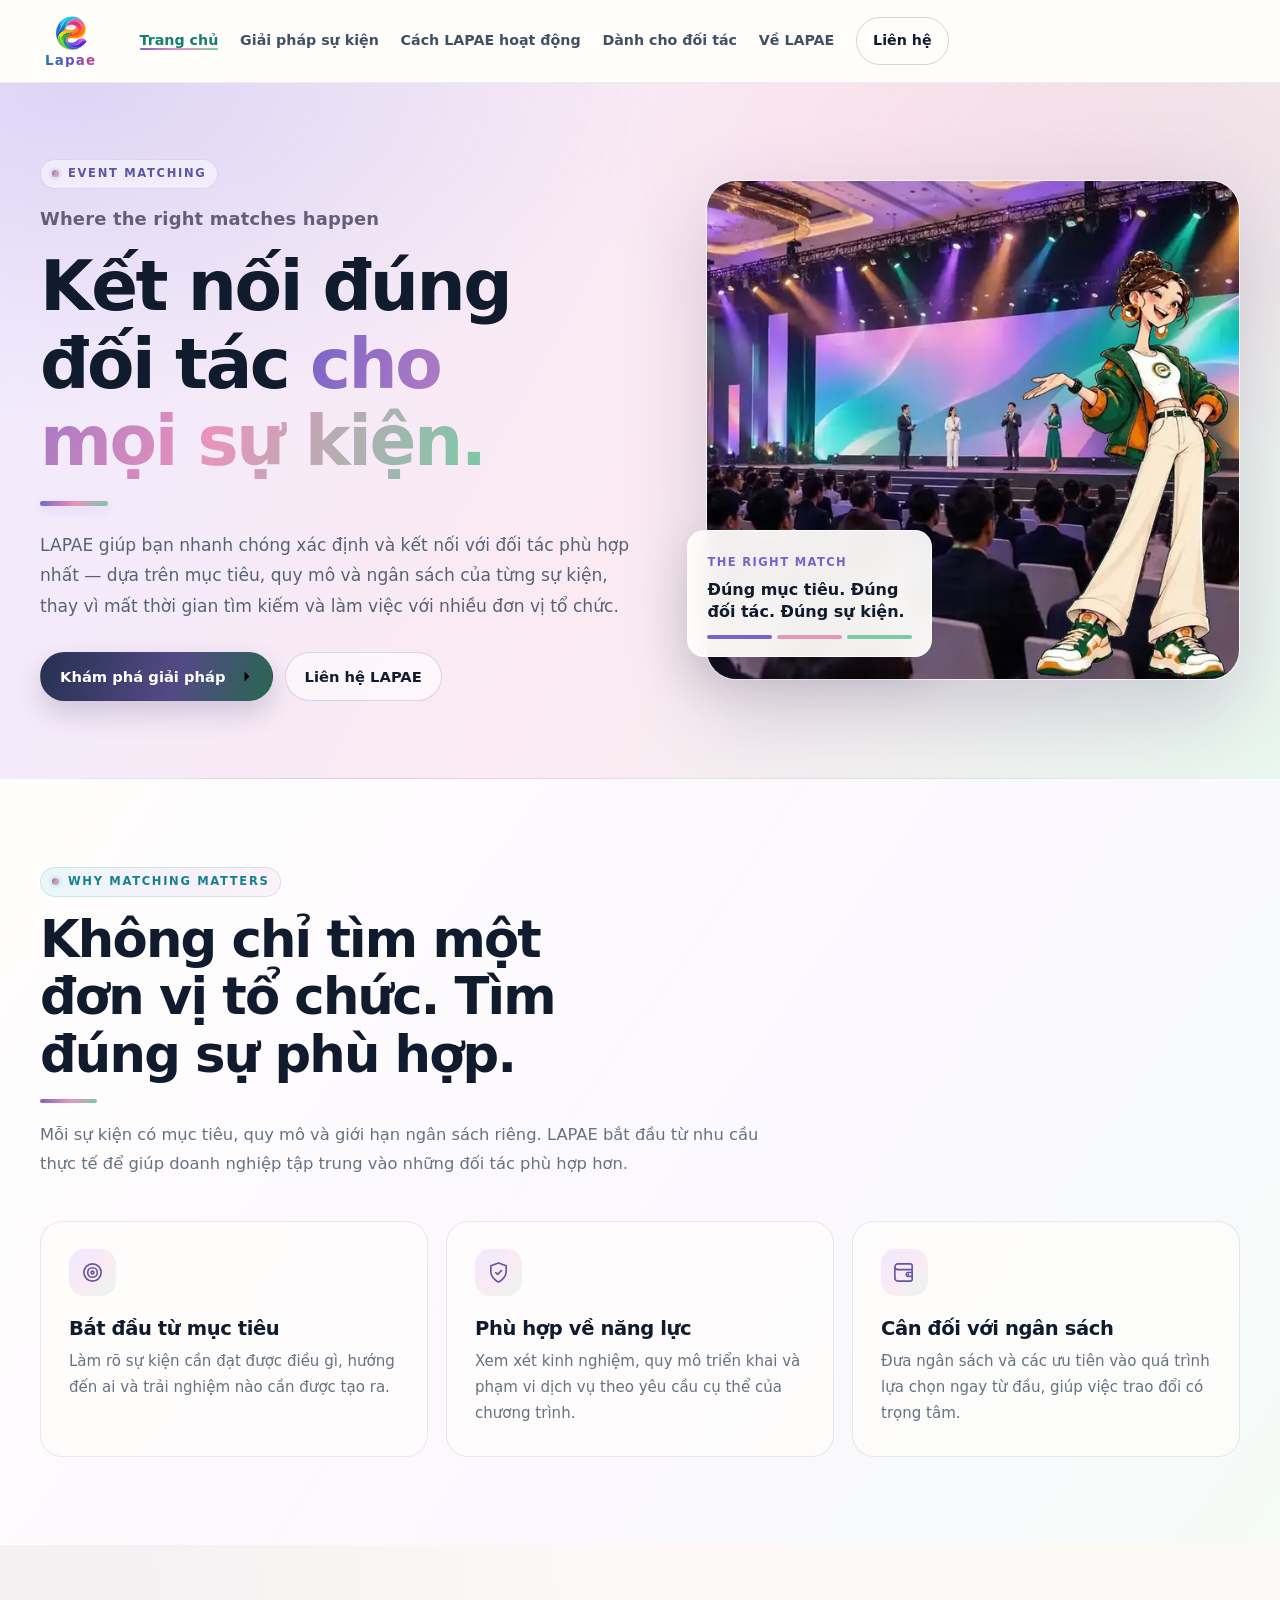
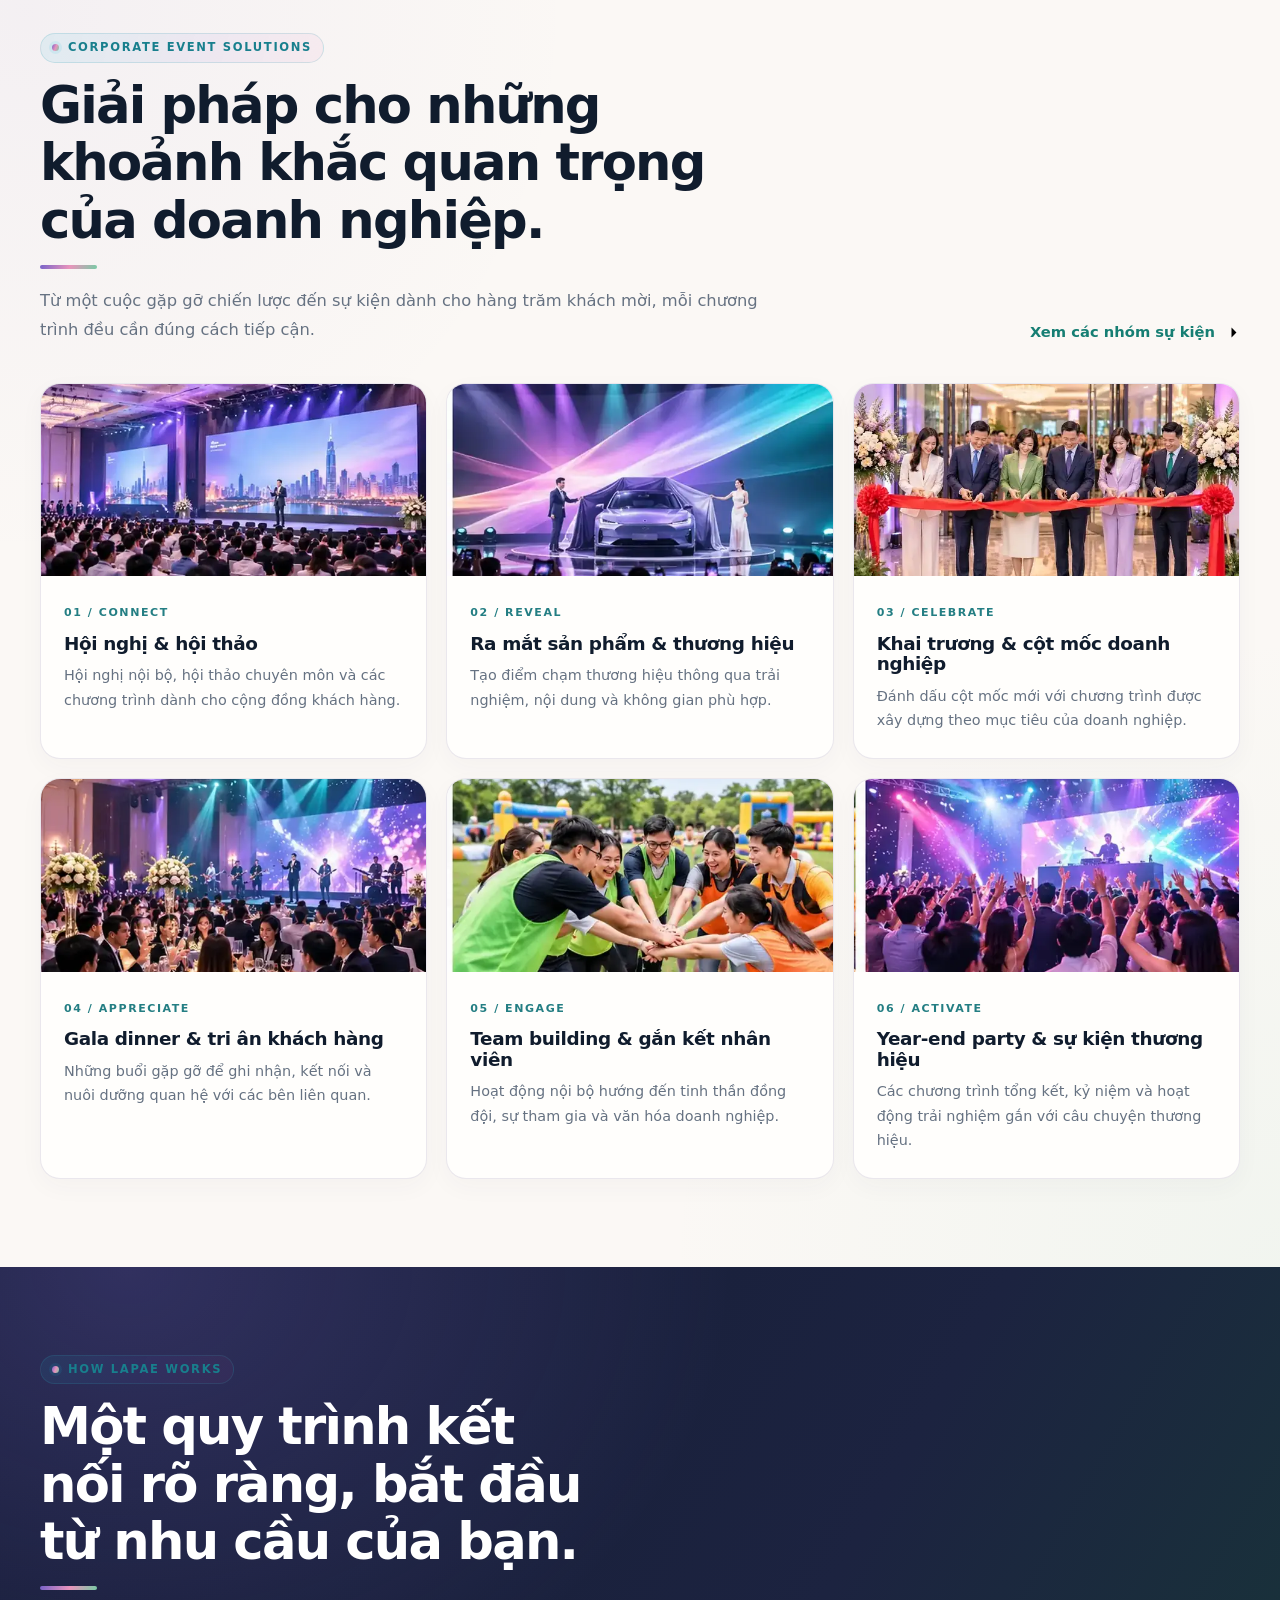
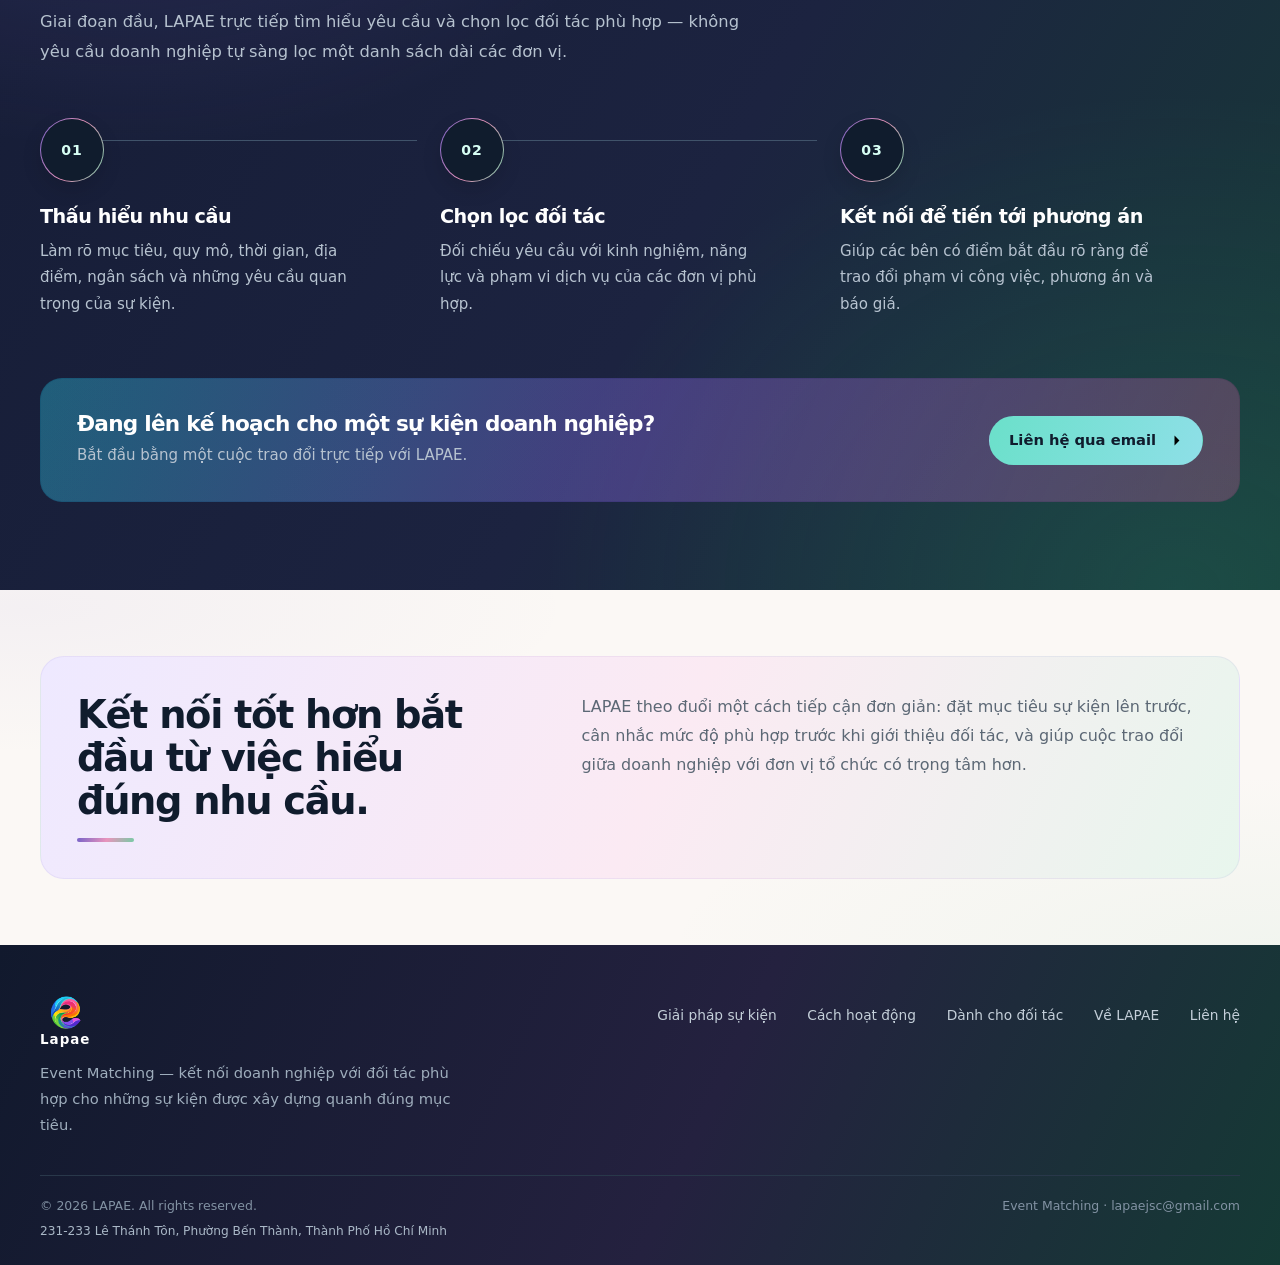
==== commit 1fb77604: "Deploy LAPAE website Visual Refresh V6" ====
--- a/index.html
+++ b/index.html
@@ -1,14 +1,14 @@
-<!doctype html><html lang="vi"><head><meta charset="utf-8"><meta name="viewport" content="width=device-width, initial-scale=1"><meta name="theme-color" content="#F5F3ED"><meta name="description" content="LAPAE — Event Matching. Kết nối doanh nghiệp với đối tác phù hợp cho hội nghị, ra mắt sản phẩm, gala dinner và các sự kiện doanh nghiệp."><title>Trang chủ | LAPAE — Event Matching</title><link rel="canonical" href="https://lapae.net/"><link rel="icon" type="image/png" sizes="64x64" href="assets/images/favicon-64.png"><link rel="apple-touch-icon" href="assets/images/favicon-192.png"><link rel="stylesheet" href="assets/css/styles.css"></head><body id="top"><a class="skip-link" href="#main">Bỏ qua điều hướng</a><header class="site-header"><div class="container header-inner"><a class="brand" href="index.html#top" aria-label="LAPAE — về đầu trang chủ"><span class="brand-word">Lapae</span><img class="brand-mark" src="assets/images/lapae-e-logo.png" alt="Biểu tượng e nhiều màu của LAPAE" width="43" height="43"></a><button class="menu-toggle" type="button" aria-label="Mở menu" aria-expanded="false" aria-controls="site-nav"><svg viewBox="0 0 24 24" fill="none" stroke="currentColor" stroke-width="1.7" stroke-linecap="round" aria-hidden="true"><path d="M4 7h16M4 12h16M4 17h16"/></svg></button><nav class="site-nav" id="site-nav" aria-label="Điều hướng chính"><a class="nav-link" href="index.html" aria-current="page">Trang chủ</a><a class="nav-link" href="solutions.html">Giải pháp sự kiện</a><a class="nav-link" href="how-it-works.html">Cách LAPAE hoạt động</a><a class="nav-link" href="organizers.html">Dành cho đối tác</a><a class="nav-link" href="about.html">Về LAPAE</a><a class="nav-link nav-contact" href="contact.html">Liên hệ</a></nav></div></header><main id="main">
-<section class="hero"><div class="container hero-grid"><div class="hero-text"><div class="eyebrow">Event Matching</div><p class="hero-tagline">Where the right matches happen</p><h1>Kết nối đúng đối tác <em>cho mọi sự kiện.</em></h1><p class="hero-copy">LAPAE giúp bạn nhanh chóng xác định và kết nối với đối tác phù hợp nhất — dựa trên mục tiêu, quy mô và ngân sách của từng sự kiện, thay vì mất thời gian tìm kiếm và làm việc với nhiều đơn vị tổ chức.</p><div class="hero-actions"><a class="btn btn-primary" href="solutions.html">Khám phá giải pháp <svg viewBox="0 0 24 24" aria-hidden="true"><path d="M5 12h14"/><path d="m12 5 7 7-7 7"/></svg></a><a class="btn btn-secondary" href="contact.html">Liên hệ LAPAE</a></div></div><div class="hero-visual"><img class="hero-art" src="assets/images/hero-event.svg" alt="Minh họa không gian hội nghị doanh nghiệp với sân khấu và khán giả" width="900" height="800"><div class="hero-note"><span class="hero-note-label">The right match</span><strong>Đúng mục tiêu. Đúng đối tác. Đúng sự kiện.</strong><div class="hero-note-line"><span></span><span></span><span></span></div></div></div></div></section>
+<!doctype html><html lang="vi"><head><meta charset="utf-8"><meta name="viewport" content="width=device-width, initial-scale=1"><meta name="theme-color" content="#F3EDF8"><meta name="description" content="LAPAE — Event Matching. Kết nối doanh nghiệp với đối tác phù hợp cho hội nghị, ra mắt sản phẩm, gala dinner và các sự kiện doanh nghiệp."><title>Trang chủ | LAPAE — Event Matching</title><link rel="canonical" href="https://lapae.net/"><link rel="icon" type="image/png" sizes="64x64" href="assets/images/favicon-64.png"><link rel="apple-touch-icon" href="assets/images/favicon-192.png"><link rel="stylesheet" href="assets/css/styles.css"></head><body id="top"><a class="skip-link" href="#main">Bỏ qua điều hướng</a><header class="site-header"><div class="container header-inner"><a class="brand" href="index.html#top" aria-label="LAPAE — về đầu trang chủ"><span class="brand-word">Lapae</span><img class="brand-mark" src="assets/images/lapae-e-logo.png" alt="Biểu tượng e nhiều màu của LAPAE" width="43" height="43"></a><button class="menu-toggle" type="button" aria-label="Mở menu" aria-expanded="false" aria-controls="site-nav"><svg viewBox="0 0 24 24" fill="none" stroke="currentColor" stroke-width="1.7" stroke-linecap="round" aria-hidden="true"><path d="M4 7h16M4 12h16M4 17h16"/></svg></button><nav class="site-nav" id="site-nav" aria-label="Điều hướng chính"><a class="nav-link" href="index.html" aria-current="page">Trang chủ</a><a class="nav-link" href="solutions.html">Giải pháp sự kiện</a><a class="nav-link" href="how-it-works.html">Cách LAPAE hoạt động</a><a class="nav-link" href="organizers.html">Dành cho đối tác</a><a class="nav-link" href="about.html">Về LAPAE</a><a class="nav-link nav-contact" href="contact.html">Liên hệ</a></nav></div></header><main id="main">
+<section class="hero"><div class="container hero-grid"><div class="hero-text"><div class="eyebrow">Event Matching</div><p class="hero-tagline">Where the right matches happen</p><h1>Kết nối đúng đối tác <em>cho mọi sự kiện.</em></h1><p class="hero-copy">LAPAE giúp bạn nhanh chóng xác định và kết nối với đối tác phù hợp nhất — dựa trên mục tiêu, quy mô và ngân sách của từng sự kiện, thay vì mất thời gian tìm kiếm và làm việc với nhiều đơn vị tổ chức.</p><div class="hero-actions"><a class="btn btn-primary" href="solutions.html">Khám phá giải pháp <svg viewBox="0 0 24 24" aria-hidden="true"><path d="M5 12h14"/><path d="m12 5 7 7-7 7"/></svg></a><a class="btn btn-secondary" href="contact.html">Liên hệ LAPAE</a></div></div><div class="hero-visual"><div class="hero-art-wrap"><img class="hero-art" src="assets/images/hero-event-photo.webp" alt="Khung cảnh hội nghị doanh nghiệp tại trung tâm hội nghị, sân khấu LED và khách mời tham dự" width="1360" height="1024" fetchpriority="high"><img class="hero-sassy" src="assets/images/sassy/sassy-full-body.webp" alt="" aria-hidden="true" width="502" height="1012" fetchpriority="high"></div><div class="hero-note"><span class="hero-note-label">The right match</span><strong>Đúng mục tiêu. Đúng đối tác. Đúng sự kiện.</strong><div class="hero-note-line"><span></span><span></span><span></span></div></div></div></div></section>
 <section class="section section-white"><div class="container"><div class="section-heading"><div class="eyebrow">Why matching matters</div><h2>Không chỉ tìm một đơn vị tổ chức. Tìm đúng sự phù hợp.</h2><p>Mỗi sự kiện có mục tiêu, quy mô và giới hạn ngân sách riêng. LAPAE bắt đầu từ nhu cầu thực tế để giúp doanh nghiệp tập trung vào những đối tác phù hợp hơn.</p></div><div class="value-grid"><article class="value-card"><div class="icon-box"><svg viewBox="0 0 24 24" aria-hidden="true"><circle cx="12" cy="12" r="9"/><circle cx="12" cy="12" r="5"/><circle cx="12" cy="12" r="1.5"/></svg></div><h3>Bắt đầu từ mục tiêu</h3><p>Làm rõ sự kiện cần đạt được điều gì, hướng đến ai và trải nghiệm nào cần được tạo ra.</p></article><article class="value-card"><div class="icon-box"><svg viewBox="0 0 24 24" aria-hidden="true"><path d="M12 22s8-4 8-11V5l-8-3-8 3v6c0 7 8 11 8 11Z"/><path d="m9 12 2 2 4-4"/></svg></div><h3>Phù hợp về năng lực</h3><p>Xem xét kinh nghiệm, quy mô triển khai và phạm vi dịch vụ theo yêu cầu cụ thể của chương trình.</p></article><article class="value-card"><div class="icon-box"><svg viewBox="0 0 24 24" aria-hidden="true"><path d="M20 8V5a2 2 0 0 0-2-2H5a3 3 0 0 0 0 6h15v10a2 2 0 0 1-2 2H5a3 3 0 0 1-3-3V6"/><path d="M20 12h-4a2 2 0 0 0 0 4h4"/><path d="M16 14h.01"/></svg></div><h3>Cân đối với ngân sách</h3><p>Đưa ngân sách và các ưu tiên vào quá trình lựa chọn ngay từ đầu, giúp việc trao đổi có trọng tâm.</p></article></div></div></section>
 <section class="section"><div class="container"><div class="section-topline"><div class="section-heading"><div class="eyebrow">Corporate event solutions</div><h2>Giải pháp cho những khoảnh khắc quan trọng của doanh nghiệp.</h2><p>Từ một cuộc gặp gỡ chiến lược đến sự kiện dành cho hàng trăm khách mời, mỗi chương trình đều cần đúng cách tiếp cận.</p></div><a class="text-link" href="solutions.html">Xem các nhóm sự kiện <svg viewBox="0 0 24 24" aria-hidden="true"><path d="M5 12h14"/><path d="m12 5 7 7-7 7"/></svg></a></div><div class="solution-grid">
-<article class="solution-card"><img class="solution-art" src="assets/images/conference.svg" alt="Minh họa hội nghị doanh nghiệp" loading="lazy"><div class="solution-copy"><span class="solution-kicker">01 / Connect</span><h3>Hội nghị & hội thảo</h3><p>Hội nghị nội bộ, hội thảo chuyên môn và các chương trình dành cho cộng đồng khách hàng.</p></div></article>
-<article class="solution-card"><img class="solution-art" src="assets/images/launch.svg" alt="Minh họa sự kiện ra mắt sản phẩm" loading="lazy"><div class="solution-copy"><span class="solution-kicker">02 / Reveal</span><h3>Ra mắt sản phẩm & thương hiệu</h3><p>Tạo điểm chạm thương hiệu thông qua trải nghiệm, nội dung và không gian phù hợp.</p></div></article>
-<article class="solution-card"><img class="solution-art" src="assets/images/opening.svg" alt="Minh họa lễ khai trương" loading="lazy"><div class="solution-copy"><span class="solution-kicker">03 / Celebrate</span><h3>Khai trương & cột mốc doanh nghiệp</h3><p>Đánh dấu cột mốc mới với chương trình được xây dựng theo mục tiêu của doanh nghiệp.</p></div></article>
-<article class="solution-card"><img class="solution-art" src="assets/images/gala.svg" alt="Minh họa gala dinner" loading="lazy"><div class="solution-copy"><span class="solution-kicker">04 / Appreciate</span><h3>Gala dinner & tri ân khách hàng</h3><p>Những buổi gặp gỡ để ghi nhận, kết nối và nuôi dưỡng quan hệ với các bên liên quan.</p></div></article>
-<article class="solution-card"><img class="solution-art" src="assets/images/engagement.svg" alt="Minh họa hoạt động gắn kết đội ngũ" loading="lazy"><div class="solution-copy"><span class="solution-kicker">05 / Engage</span><h3>Team building & gắn kết nhân viên</h3><p>Hoạt động nội bộ hướng đến tinh thần đồng đội, sự tham gia và văn hóa doanh nghiệp.</p></div></article>
-<article class="solution-card"><img class="solution-art" src="assets/images/activation.svg" alt="Minh họa hoạt động thương hiệu" loading="lazy"><div class="solution-copy"><span class="solution-kicker">06 / Activate</span><h3>Year-end party & sự kiện thương hiệu</h3><p>Các chương trình tổng kết, kỷ niệm và hoạt động trải nghiệm gắn với câu chuyện thương hiệu.</p></div></article>
+<article class="solution-card"><img class="solution-art" src="assets/images/event-categories/conference-workshop.webp" alt="Hội nghị doanh nghiệp với sân khấu LED và khách tham dự" width="1280" height="720" decoding="async" loading="lazy"><div class="solution-copy"><span class="solution-kicker">01 / Connect</span><h3>Hội nghị & hội thảo</h3><p>Hội nghị nội bộ, hội thảo chuyên môn và các chương trình dành cho cộng đồng khách hàng.</p></div></article>
+<article class="solution-card"><img class="solution-art" src="assets/images/event-categories/product-launch.webp" alt="Sự kiện ra mắt sản phẩm với sân khấu trình diễn và sản phẩm được giới thiệu" width="1280" height="720" decoding="async" loading="lazy"><div class="solution-copy"><span class="solution-kicker">02 / Reveal</span><h3>Ra mắt sản phẩm & thương hiệu</h3><p>Tạo điểm chạm thương hiệu thông qua trải nghiệm, nội dung và không gian phù hợp.</p></div></article>
+<article class="solution-card"><img class="solution-art" src="assets/images/event-categories/opening-ceremony.webp" alt="Lễ khai trương doanh nghiệp với nghi thức cắt băng khánh thành" width="1280" height="720" decoding="async" loading="lazy"><div class="solution-copy"><span class="solution-kicker">03 / Celebrate</span><h3>Khai trương & cột mốc doanh nghiệp</h3><p>Đánh dấu cột mốc mới với chương trình được xây dựng theo mục tiêu của doanh nghiệp.</p></div></article>
+<article class="solution-card"><img class="solution-art" src="assets/images/event-categories/gala-dinner.webp" alt="Gala dinner doanh nghiệp với sân khấu biểu diễn và bàn tiệc" width="1280" height="720" decoding="async" loading="lazy"><div class="solution-copy"><span class="solution-kicker">04 / Appreciate</span><h3>Gala dinner & tri ân khách hàng</h3><p>Những buổi gặp gỡ để ghi nhận, kết nối và nuôi dưỡng quan hệ với các bên liên quan.</p></div></article>
+<article class="solution-card"><img class="solution-art" src="assets/images/event-categories/team-building.webp" alt="Đội ngũ nhân viên cùng tham gia hoạt động team building ngoài trời" width="1280" height="720" decoding="async" loading="lazy"><div class="solution-copy"><span class="solution-kicker">05 / Engage</span><h3>Team building & gắn kết nhân viên</h3><p>Hoạt động nội bộ hướng đến tinh thần đồng đội, sự tham gia và văn hóa doanh nghiệp.</p></div></article>
+<article class="solution-card"><img class="solution-art" src="assets/images/event-categories/year-end-party.webp" alt="Sự kiện tổng kết cuối năm với sân khấu ánh sáng và khán giả" width="1280" height="720" decoding="async" loading="lazy"><div class="solution-copy"><span class="solution-kicker">06 / Activate</span><h3>Year-end party & sự kiện thương hiệu</h3><p>Các chương trình tổng kết, kỷ niệm và hoạt động trải nghiệm gắn với câu chuyện thương hiệu.</p></div></article>
 </div></div></section>
 <section class="section section-dark"><div class="container"><div class="section-heading"><div class="eyebrow">How LAPAE works</div><h2>Một quy trình kết nối rõ ràng, bắt đầu từ nhu cầu của bạn.</h2><p>Giai đoạn đầu, LAPAE trực tiếp tìm hiểu yêu cầu và chọn lọc đối tác phù hợp — không yêu cầu doanh nghiệp tự sàng lọc một danh sách dài các đơn vị.</p></div><div class="process-grid"><article class="process-step"><div class="step-number">01</div><h3>Thấu hiểu nhu cầu</h3><p>Làm rõ mục tiêu, quy mô, thời gian, địa điểm, ngân sách và những yêu cầu quan trọng của sự kiện.</p></article><article class="process-step"><div class="step-number">02</div><h3>Chọn lọc đối tác</h3><p>Đối chiếu yêu cầu với kinh nghiệm, năng lực và phạm vi dịch vụ của các đơn vị phù hợp.</p></article><article class="process-step"><div class="step-number">03</div><h3>Kết nối để tiến tới phương án</h3><p>Giúp các bên có điểm bắt đầu rõ ràng để trao đổi phạm vi công việc, phương án và báo giá.</p></article></div><div style="height:48px"></div><div class="dark-cta"><div><h3>Đang lên kế hoạch cho một sự kiện doanh nghiệp?</h3><p>Bắt đầu bằng một cuộc trao đổi trực tiếp với LAPAE.</p></div><a class="btn" href="mailto:lapaejsc@gmail.com?subject=Trao%20%C4%91%E1%BB%95i%20v%E1%BB%81%20s%E1%BB%B1%20ki%E1%BB%87n%20doanh%20nghi%E1%BB%87p">Liên hệ qua email <svg viewBox="0 0 24 24" aria-hidden="true"><path d="M5 12h14"/><path d="m12 5 7 7-7 7"/></svg></a></div></div></section>
 <section class="section section-tight"><div class="container"><div class="note-band"><h2>Kết nối tốt hơn bắt đầu từ việc hiểu đúng nhu cầu.</h2><p>LAPAE theo đuổi một cách tiếp cận đơn giản: đặt mục tiêu sự kiện lên trước, cân nhắc mức độ phù hợp trước khi giới thiệu đối tác, và giúp cuộc trao đổi giữa doanh nghiệp với đơn vị tổ chức có trọng tâm hơn.</p></div></div></section>
-</main><footer class="site-footer"><div class="container"><div class="footer-top"><div><a class="footer-brand" href="index.html#top" aria-label="LAPAE — về đầu trang chủ"><span class="brand-word">Lapae</span><img class="brand-mark" src="assets/images/lapae-e-logo.png" alt="" width="38" height="38"></a><p class="footer-blurb">Event Matching — kết nối doanh nghiệp với đối tác phù hợp cho những sự kiện được xây dựng quanh đúng mục tiêu.</p></div><nav class="footer-links" aria-label="Điều hướng cuối trang"><a href="solutions.html">Giải pháp sự kiện</a><a href="how-it-works.html">Cách hoạt động</a><a href="organizers.html">Dành cho đối tác</a><a href="about.html">Về LAPAE</a><a href="contact.html">Liên hệ</a></nav></div><div class="footer-bottom"><span>© 2026 LAPAE. All rights reserved.</span><span>Event Matching · <a href="mailto:lapaejsc@gmail.com">lapaejsc@gmail.com</a></span></div></div></footer><script src="assets/js/main.js" defer></script></body></html>+</main><footer class="site-footer"><div class="container"><div class="footer-top"><div><a class="footer-brand" href="index.html#top" aria-label="LAPAE — về đầu trang chủ"><span class="brand-word">Lapae</span><img class="brand-mark" src="assets/images/lapae-e-logo.png" alt="" width="38" height="38"></a><p class="footer-blurb">Event Matching — kết nối doanh nghiệp với đối tác phù hợp cho những sự kiện được xây dựng quanh đúng mục tiêu.</p></div><nav class="footer-links" aria-label="Điều hướng cuối trang"><a href="solutions.html">Giải pháp sự kiện</a><a href="how-it-works.html">Cách hoạt động</a><a href="organizers.html">Dành cho đối tác</a><a href="about.html">Về LAPAE</a><a href="contact.html">Liên hệ</a></nav></div><div class="footer-bottom"><div class="footer-legal"><span>© 2026 LAPAE. All rights reserved.</span><address class="footer-address">231-233 Lê Thánh Tôn, Phường Bến Thành, Thành Phố Hồ Chí Minh</address></div><span>Event Matching · <a href="mailto:lapaejsc@gmail.com">lapaejsc@gmail.com</a></span></div></div></footer><script src="assets/js/main.js" defer></script></body></html>
--- a/assets/css/styles.css
+++ b/assets/css/styles.css
@@ -329,3 +329,368 @@
 @media(prefers-reduced-motion:reduce){
   .brand,.nav-link,.nav-contact,.value-card,.benefit,.btn-secondary,.contact-card{transition:none!important}
 }
+
+
+/* SASSY MASCOT — LAPAE website preview */
+.hero-art-wrap{position:relative;isolation:isolate}
+.hero-sassy{position:absolute;z-index:2;right:1.5%;bottom:-7px;height:clamp(260px,31vw,370px);width:auto;max-width:48%;object-fit:contain;object-position:center bottom;filter:drop-shadow(0 10px 14px rgba(16,28,45,.13));pointer-events:none}
+.process-detail{grid-template-columns:72px minmax(0,1fr) 168px;align-items:center}
+.process-sassy{display:block;width:100%;height:205px;object-fit:contain;object-position:center bottom;justify-self:end;align-self:center;filter:drop-shadow(0 5px 8px rgba(16,28,45,.07))}
+@media(max-width:1020px){.hero-sassy{height:320px}.process-detail{grid-template-columns:62px minmax(0,1fr) 140px;gap:20px}.process-sassy{height:180px}}
+@media(max-width:800px){.hero-sassy{height:min(330px,48vw);right:1%;bottom:-3px}.process-detail{grid-template-columns:58px minmax(0,1fr) 126px;gap:17px}.process-sassy{height:165px}}
+@media(max-width:520px){.hero-sassy{height:clamp(185px,63vw,235px);right:1%;bottom:0;max-width:48%}.process-detail{grid-template-columns:46px minmax(0,1fr);gap:14px}.process-sassy{grid-column:2;grid-row:2;width:112px;height:145px;justify-self:start;margin-top:12px}}
+
+/* ============================================================
+   LAPAE Visual Refresh V2 — event energy + responsive Sassy
+   Keeps the existing information architecture and navigation.
+   ============================================================ */
+:root{
+  --brand-lavender:#7863C9;
+  --brand-soft-pink:#E994BC;
+  --brand-mint:#78CBA5;
+  --brand-violet:#7657C8;
+  --brand-gradient:linear-gradient(112deg,#7863C9 0%,#E994BC 52%,#78CBA5 100%);
+  --ivory:#FBF8F5;
+  --paper:#FFFEFC;
+  --line:#E8E0E9;
+}
+body{background:#FBF8F5}
+.site-header{background:rgba(255,254,252,.88);border-bottom-color:rgba(87,73,119,.10)}
+.hero{
+  position:relative;
+  padding:76px 0 78px;
+  background:
+    radial-gradient(ellipse at 6% 0%,rgba(120,99,201,.16),transparent 34%),
+    radial-gradient(ellipse at 89% 12%,rgba(233,148,188,.20),transparent 34%),
+    linear-gradient(118deg,#F0EBFF 0%,#FBEAF2 52%,#E9F7EF 100%);
+}
+.hero::after{
+  content:"";position:absolute;inset:auto 0 0;height:1px;
+  background:linear-gradient(90deg,transparent,rgba(120,99,201,.22),rgba(233,148,188,.24),rgba(120,203,165,.24),transparent);
+}
+.hero .eyebrow{color:#5B55A6;border-color:rgba(120,99,201,.18);background:rgba(255,255,255,.48)}
+.hero .eyebrow:before{background:var(--brand-gradient);box-shadow:0 0 0 3px rgba(120,99,201,.10)}
+.hero-tagline{color:#645F78}
+.hero-copy{color:#586276}
+.hero-art-wrap{
+  position:relative;isolation:isolate;overflow:hidden;
+  height:clamp(405px,39vw,510px);
+  border:1px solid rgba(255,255,255,.75);
+  border-radius:30px;
+  background:linear-gradient(135deg,#D8D0F0,#F0D8E7 52%,#D5EDE0);
+  box-shadow:0 30px 82px rgba(59,43,94,.20);
+}
+.hero-art-wrap::after{
+  content:"";position:absolute;inset:0;z-index:1;pointer-events:none;
+  background:linear-gradient(180deg,rgba(27,19,51,.02) 35%,rgba(27,19,51,.13) 100%);
+}
+.hero-art{width:100%;height:100%;object-fit:cover;object-position:center 52%;border-radius:0;box-shadow:none}
+.hero-sassy{
+  position:absolute;z-index:2;right:1%;bottom:-1%;height:88%;width:auto;max-width:53%;
+  object-fit:contain;object-position:center bottom;
+  filter:drop-shadow(0 12px 17px rgba(19,25,37,.24));pointer-events:none;
+}
+.hero-note{
+  left:-19px;bottom:23px;z-index:4;
+  border:1px solid rgba(255,255,255,.92);
+  background:rgba(255,254,252,.94);
+  box-shadow:0 18px 48px rgba(36,27,57,.16);
+  backdrop-filter:blur(12px);-webkit-backdrop-filter:blur(12px);
+}
+.hero-note-label{color:#7863C9}
+.hero-note-line span:nth-child(1){background:#7863C9}
+.hero-note-line span:nth-child(2){background:#E994BC}
+.hero-note-line span:nth-child(3){background:#78CBA5}
+.section-white{
+  background:linear-gradient(125deg,#FFFEFC 0%,#FBF8FF 57%,#F5FBF7 100%);
+}
+.section:not(.section-white):not(.section-dark){
+  background:
+    radial-gradient(ellipse at 2% 5%,rgba(120,99,201,.055),transparent 31%),
+    radial-gradient(ellipse at 100% 100%,rgba(120,203,165,.075),transparent 34%),
+    #FBF8F5;
+}
+.page-hero{
+  background:
+    radial-gradient(ellipse at 8% 10%,rgba(120,99,201,.12),transparent 34%),
+    radial-gradient(ellipse at 95% 5%,rgba(233,148,188,.17),transparent 33%),
+    linear-gradient(118deg,#F1ECFF 0%,#FBEAF2 54%,#EAF7EF 100%);
+}
+.page-hero .breadcrumb{color:#716B83}
+.page-hero .breadcrumb a{color:#5D54A4}
+.section-dark{
+  background:
+    radial-gradient(ellipse at 10% 0%,rgba(120,99,201,.28),transparent 37%),
+    radial-gradient(ellipse at 92% 100%,rgba(46,151,123,.20),transparent 38%),
+    linear-gradient(120deg,#151C35 0%,#1C2340 56%,#173A37 100%);
+}
+.note-band{background:linear-gradient(115deg,#EEE9FF 0%,#FBEAF3 52%,#E8F6ED 100%);border:1px solid rgba(120,99,201,.09)}
+.icon-box{background:linear-gradient(135deg,#EEE9FF 0%,#FBEAF3 52%,#E8F6ED 100%);color:#6255A8}
+.value-card,.solution-card,.benefit{border-color:rgba(95,82,130,.13)}
+.solution-card{box-shadow:0 8px 25px rgba(61,49,92,.035)}
+.process-detail{
+  display:grid;grid-template-columns:minmax(0,1fr) 190px;gap:34px;align-items:center;
+  padding:32px 0;border-bottom:1px solid rgba(120,99,201,.16);
+}
+.process-copy{min-width:0;max-width:790px}
+.process-label{display:inline-flex;align-items:center;gap:9px;flex-wrap:wrap;margin:0 0 13px;color:#176F59}
+.process-count{
+  display:inline-grid;place-items:center;min-width:36px;height:36px;padding:0 9px;
+  border-radius:12px;background:linear-gradient(135deg,#7863C9,#D983B3);color:#fff;
+  font-size:.78rem;font-weight:850;letter-spacing:.04em;
+}
+.process-word{
+  display:inline-flex;align-items:center;min-height:32px;padding:5px 12px;
+  border:1px solid rgba(120,99,201,.14);border-radius:999px;
+  background:linear-gradient(105deg,rgba(120,99,201,.10),rgba(233,148,188,.12),rgba(120,203,165,.12));
+  color:#4F548F;font-size:.72rem;font-weight:850;letter-spacing:.12em;line-height:1.25;
+}
+.process-detail h2{font-size:clamp(1.25rem,2vw,1.55rem);margin:0 0 11px;color:var(--navy)}
+.process-detail p{max-width:780px;color:var(--muted);line-height:1.8;margin:0}
+.process-sassy{
+  display:block;width:100%;height:205px;object-fit:contain;object-position:center bottom;
+  justify-self:end;align-self:center;filter:drop-shadow(0 6px 10px rgba(28,35,56,.10));
+}
+.site-footer{background:linear-gradient(115deg,#11192D 0%,#24213F 55%,#153A35 100%)}
+.btn-primary{background:linear-gradient(110deg,#263052 0%,#544A86 58%,#27674F 100%);box-shadow:0 12px 28px rgba(54,44,93,.20)}
+.btn-primary:hover{background:linear-gradient(110deg,#343E69 0%,#66599A 58%,#31785D 100%)}
+.btn-secondary{background:rgba(255,255,255,.58);border-color:rgba(99,83,137,.22)}
+@media(max-width:1020px){
+  .hero{padding:64px 0 68px}
+  .hero-art-wrap{height:clamp(390px,46vw,470px)}
+  .hero-sassy{height:84%;max-width:55%}
+  .hero-note{left:-12px}
+  .process-detail{grid-template-columns:minmax(0,1fr) 160px;gap:24px}
+  .process-sassy{height:185px}
+}
+@media(max-width:800px){
+  .hero{padding:48px 0 58px}
+  .hero-grid{grid-template-columns:1fr;gap:30px}
+  .hero-visual{max-width:680px;width:100%;margin-inline:auto}
+  .hero-art-wrap{height:clamp(350px,68vw,455px)}
+  .hero-sassy{height:82%;right:1.5%;max-width:52%}
+  .hero-note{left:10px;bottom:16px}
+  .process-detail{grid-template-columns:minmax(0,1fr) 138px;gap:18px}
+  .process-sassy{height:170px}
+}
+@media(max-width:520px){
+  .hero{padding:38px 0 48px}
+  .hero-art-wrap{height:clamp(310px,88vw,390px);border-radius:23px}
+  .hero-sassy{height:76%;right:0;max-width:54%;bottom:0}
+  .hero-note{position:relative;left:auto;bottom:auto;width:calc(100% - 24px);max-width:none;margin:-24px 12px 0;padding:14px 16px}
+  .hero-note strong{font-size:.94rem}
+  .process-detail{grid-template-columns:minmax(0,1fr) 98px;gap:12px;padding:24px 0}
+  .process-label{gap:7px;margin-bottom:10px}
+  .process-count{min-width:31px;height:31px;border-radius:10px;font-size:.72rem}
+  .process-word{min-height:29px;padding:5px 9px;font-size:.63rem;letter-spacing:.095em}
+  .process-detail h2{font-size:1.12rem;line-height:1.2;margin-bottom:8px}
+  .process-detail p{font-size:.88rem;line-height:1.68}
+  .process-sassy{height:138px;width:100%;align-self:end}
+}
+@media(max-width:360px){
+  .process-detail{grid-template-columns:minmax(0,1fr) 82px;gap:9px}
+  .process-sassy{height:122px}
+  .process-detail h2{font-size:1.05rem}
+  .process-detail p{font-size:.84rem}
+}
+
+
+/* ============================================================
+   LAPAE Visual Refresh V3 — internal page system
+   Extends the approved V2 homepage without changing its content model.
+   ============================================================ */
+.page-hero{position:relative;isolation:isolate;overflow:hidden;padding:68px 0 62px}
+.page-hero::after{content:"";position:absolute;z-index:-1;inset:auto 0 0;height:1px;background:linear-gradient(90deg,transparent,rgba(120,99,201,.28),rgba(233,148,188,.32),rgba(120,203,165,.30),transparent)}
+.page-hero-grid--photo{grid-template-columns:minmax(0,1fr) minmax(380px,.92fr);gap:clamp(32px,5vw,66px)}
+.page-hero-copy{position:relative;z-index:2}
+.page-hero-copy .breadcrumb{margin-bottom:22px}
+.page-hero-copy h1{max-width:700px}
+.page-hero-copy p{max-width:650px}
+.page-hero-actions{margin-top:26px}
+.page-visual{position:relative;isolation:isolate;min-width:0}
+.page-visual--photo{height:clamp(330px,34vw,440px);overflow:hidden;border-radius:30px;border:1px solid rgba(255,255,255,.85);background:linear-gradient(130deg,#DCD4F4,#F2DCEB 54%,#D9EFE3);box-shadow:0 26px 70px rgba(48,38,82,.16)}
+.page-photo{width:100%;height:100%;object-fit:cover;object-position:center center}
+.page-photo-shade{position:absolute;inset:35% 0 0;background:linear-gradient(180deg,transparent,rgba(18,24,39,.58));pointer-events:none}
+.page-photo-caption{position:absolute;left:22px;right:22px;bottom:22px;z-index:2;color:#fff;text-shadow:0 2px 10px rgba(0,0,0,.20)}
+.page-photo-caption span{display:block;font-size:.67rem;letter-spacing:.16em;font-weight:850;opacity:.88;margin-bottom:6px}
+.page-photo-caption strong{display:block;font-size:clamp(1.1rem,1.8vw,1.5rem);line-height:1.2;max-width:350px}
+.page-sassy{position:absolute;z-index:3;object-fit:contain;filter:drop-shadow(0 10px 18px rgba(22,29,42,.18));pointer-events:none}
+.page-sassy--mini{width:clamp(108px,13vw,158px);height:auto;right:12px;bottom:12px}
+.page-hero--solutions{background:radial-gradient(ellipse at 0 15%,rgba(120,99,201,.17),transparent 38%),radial-gradient(ellipse at 95% 0,rgba(233,148,188,.22),transparent 34%),linear-gradient(118deg,#F0EBFF 0%,#FBEAF2 52%,#E9F7EF 100%)}
+.page-hero--how{background:radial-gradient(ellipse at 0 0,rgba(120,99,201,.18),transparent 37%),radial-gradient(ellipse at 100% 60%,rgba(120,203,165,.19),transparent 40%),linear-gradient(120deg,#F0ECFF 0%,#F9F2FA 54%,#EAF7F0 100%)}
+.page-hero--organizers{background:radial-gradient(ellipse at 3% 4%,rgba(120,203,165,.22),transparent 36%),radial-gradient(ellipse at 94% 0,rgba(233,148,188,.18),transparent 34%),linear-gradient(120deg,#E9F7EF 0%,#F8ECF7 56%,#F1EDFF 100%)}
+.page-hero--about{background:radial-gradient(ellipse at 0 8%,rgba(233,148,188,.21),transparent 35%),radial-gradient(ellipse at 96% 10%,rgba(120,99,201,.16),transparent 36%),linear-gradient(120deg,#FFF0F5 0%,#F3EDFF 58%,#EAF7EF 100%)}
+.page-hero--contact{background:radial-gradient(ellipse at 6% 0,rgba(233,148,188,.24),transparent 37%),radial-gradient(ellipse at 95% 30%,rgba(120,99,201,.18),transparent 37%),linear-gradient(120deg,#FBEAF2 0%,#F1EBFF 56%,#EAF7EF 100%)}
+.page-visual--how .page-photo{object-position:center 52%}
+.page-visual--organizers .page-photo{object-position:center 55%}
+.page-visual--organizers .page-photo-shade{background:linear-gradient(180deg,rgba(18,24,39,.02) 28%,rgba(18,24,39,.48) 100%)}
+.matching-orbit{position:absolute;z-index:2;left:18px;top:18px;display:flex;align-items:center;gap:8px;padding:10px 13px;border:1px solid rgba(255,255,255,.70);border-radius:999px;background:rgba(255,255,255,.82);backdrop-filter:blur(12px);color:#3E3D74;font-size:.68rem;font-weight:850;letter-spacing:.08em;box-shadow:0 8px 25px rgba(22,25,50,.10)}
+.matching-orbit i{width:22px;height:1px;background:linear-gradient(90deg,#7863C9,#E994BC);display:block}
+.solutions-categories{background:linear-gradient(130deg,#FFFEFC 0%,#FAF7FF 55%,#F4FBF7 100%)}
+.solution-detail-grid--refresh{grid-template-columns:repeat(3,minmax(0,1fr));gap:20px;align-items:stretch}
+.solution-detail-grid--refresh .solution-detail{display:flex;flex-direction:column;gap:0;padding:0;min-height:0;border-radius:22px;overflow:hidden;background:rgba(255,255,255,.90);box-shadow:0 10px 30px rgba(56,44,84,.055);transition:transform .22s ease,box-shadow .22s ease,border-color .22s ease}
+.solution-detail-grid--refresh .solution-detail:hover{transform:translateY(-3px);border-color:rgba(120,99,201,.26);box-shadow:0 18px 36px rgba(56,44,84,.09)}
+.solution-detail-art{display:block;position:relative;width:100%;aspect-ratio:16/9;border-radius:0;overflow:hidden;background:#EDE8F5;isolation:isolate;box-shadow:none}
+.solution-detail-art img{display:block;width:100%;height:100%;object-fit:cover;object-position:center;border-radius:0;transition:transform .45s cubic-bezier(.2,.7,.2,1)}
+.solution-detail-grid--refresh .solution-detail>div:last-child{padding:18px 20px 21px}
+.solution-detail:hover .solution-detail-art img{transform:scale(1.045)}
+.solution-photo--conference img{object-position:center 52%}
+.solution-photo--launch img{object-position:center 50%}
+.solution-photo--opening img{object-position:center 50%}
+.solution-photo--gala img{object-position:center 52%}
+.solution-photo--engagement img{object-position:center 50%}
+.solution-photo--activation img{object-position:center 48%}
+.art-lavender{background:linear-gradient(140deg,#F0EBFF,#E3EAFD)}.art-pink{background:linear-gradient(140deg,#FCEBF4,#F9DDEB)}.art-mint{background:linear-gradient(140deg,#EAF7EF,#D7F0E3)}.art-peach{background:linear-gradient(140deg,#FFF0E3,#F9DFCF)}.art-blue{background:linear-gradient(140deg,#E8F4FA,#DDEBFA)}.art-violet{background:linear-gradient(140deg,#F1ECFF,#E9E2FA)}
+.solution-number{display:block;margin:0 0 8px;color:#7164A7;font-size:.64rem;font-weight:850;letter-spacing:.13em}
+.solution-detail-grid--refresh .solution-detail h3{font-size:1.06rem;line-height:1.25;margin:0 0 8px}
+.solution-detail-grid--refresh .solution-detail p{font-size:.88rem;line-height:1.65}
+.solutions-note-section{background:linear-gradient(120deg,#FBF8FF 0%,#FCF3F8 52%,#F3FAF5 100%)}
+.note-band--sassy{position:relative;overflow:hidden;grid-template-columns:.9fr 1.15fr 110px;align-items:center;padding:34px 38px;background:linear-gradient(112deg,#EEE9FF 0%,#FBEAF3 52%,#E8F6ED 100%);border:1px solid rgba(120,99,201,.12);box-shadow:0 14px 40px rgba(65,54,91,.055)}
+.note-band--sassy h2{font-size:clamp(1.6rem,2.5vw,2.25rem)}
+.note-band--sassy .eyebrow{margin-bottom:11px}
+.note-band--sassy>img{width:110px;height:110px;object-fit:contain;align-self:end;filter:drop-shadow(0 5px 9px rgba(30,30,50,.10))}
+.process-section-refresh{background:linear-gradient(125deg,#FFFEFC 0%,#F8F5FF 55%,#F1FAF5 100%)}
+.process-detail-list{display:grid;gap:13px}
+.process-detail-list .process-detail{grid-template-columns:minmax(0,1fr) 160px;gap:28px;padding:24px 28px;border:1px solid rgba(120,99,201,.12);border-radius:22px;background:rgba(255,255,255,.82);box-shadow:0 10px 30px rgba(51,42,75,.04)}
+.process-detail--one{background:linear-gradient(110deg,rgba(240,235,255,.75),rgba(255,255,255,.94))!important}
+.process-detail--two{background:linear-gradient(110deg,rgba(252,234,243,.78),rgba(255,255,255,.94))!important}
+.process-detail--three{background:linear-gradient(110deg,rgba(232,247,239,.82),rgba(255,255,255,.94))!important}
+.process-detail-list .process-sassy{height:190px;width:100%}
+.principles-section-refresh{background:radial-gradient(ellipse at 0 0,rgba(120,99,201,.08),transparent 35%),radial-gradient(ellipse at 100% 100%,rgba(120,203,165,.10),transparent 35%),#FBF8F5}
+.principles-grid--cards .principle{padding:24px;border:1px solid rgba(120,99,201,.14);border-top:3px solid transparent;border-image:linear-gradient(90deg,#7863C9,#E994BC,#78CBA5) 1;background:rgba(255,255,255,.78);border-radius:18px;box-shadow:0 8px 26px rgba(48,40,69,.04)}
+.principles-grid--cards .principle .num{color:#7061AD}
+.principles-grid--cards .principle h3{margin-top:12px}
+.organizers-benefits-section{background:linear-gradient(125deg,#FFFEFC 0%,#F1FAF5 52%,#F8F2FF 100%)}
+.organizer-benefits--refresh .benefit{min-height:138px;background:rgba(255,255,255,.86);border-color:rgba(88,115,103,.15);box-shadow:0 8px 28px rgba(37,67,52,.04)}
+.organizer-benefits--refresh .benefit:nth-child(2){background:linear-gradient(110deg,#F0EBFF,#fff)}
+.organizer-benefits--refresh .benefit:nth-child(3){background:linear-gradient(110deg,#FCEBF4,#fff)}
+.organizer-benefits--refresh .benefit:nth-child(4){background:linear-gradient(110deg,#EAF7EF,#fff)}
+.organizers-fit-section{background:linear-gradient(120deg,#F1FAF5,#F8F1FC)}
+.about-visual{width:100%;height:clamp(370px,39vw,500px);position:relative;isolation:isolate}
+.about-visual-photo{position:absolute;inset:6% 4% 12% 0;overflow:hidden;border-radius:28px;border:1px solid rgba(255,255,255,.9);box-shadow:0 26px 70px rgba(54,40,78,.16)}
+.about-visual-photo img{width:100%;height:100%;object-fit:cover;object-position:center 55%}
+.about-visual-photo:after{content:"";position:absolute;inset:0;background:linear-gradient(110deg,rgba(30,24,52,.08),rgba(30,24,52,.28))}
+.about-visual-orbit{position:absolute;z-index:-1;width:72%;aspect-ratio:1;right:-5%;top:-3%;border-radius:50%;background:linear-gradient(135deg,rgba(120,99,201,.30),rgba(233,148,188,.36),rgba(120,203,165,.30));filter:blur(1px)}
+.about-sassy{position:absolute;z-index:2;height:92%;width:auto;max-width:60%;object-fit:contain;right:1%;bottom:0;filter:drop-shadow(0 10px 16px rgba(26,31,40,.18))}
+.about-visual-tag{position:absolute;z-index:3;left:18px;bottom:28px;padding:14px 18px;border:1px solid rgba(255,255,255,.76);border-radius:16px;background:rgba(255,255,255,.90);backdrop-filter:blur(10px);box-shadow:0 14px 38px rgba(31,28,53,.13)}
+.about-visual-tag span{display:block;color:#7863C9;font-size:.65rem;font-weight:850;letter-spacing:.15em;margin-bottom:4px}
+.about-visual-tag strong{color:#18243A;font-size:1.02rem;line-height:1.25}
+.about-statement--refresh{background:linear-gradient(118deg,#171C35 0%,#30254D 56%,#17443A 100%);border:1px solid rgba(255,255,255,.09);box-shadow:0 22px 60px rgba(34,30,62,.14)}
+.about-values-section{background:linear-gradient(120deg,#F7F3FF 0%,#FFF7FA 50%,#F2FAF5 100%)}
+.about-values--cards{grid-template-columns:repeat(3,1fr);gap:17px}
+.about-values--cards .about-value{padding:24px;border:1px solid rgba(120,99,201,.13);border-radius:19px;background:rgba(255,255,255,.78);box-shadow:0 10px 28px rgba(51,43,74,.04)}
+.value-index{display:grid;place-items:center;width:35px;height:35px;margin-bottom:16px;border-radius:12px;background:linear-gradient(135deg,#7863C9,#E994BC);color:white;font-weight:850;font-size:.75rem}
+.about-values--cards .about-value h3{margin-bottom:9px}
+.about-direction-section{background:radial-gradient(ellipse at 8% 0,rgba(233,148,188,.16),transparent 35%),linear-gradient(120deg,#171C35,#1E2540 58%,#153F37)}
+.page-hero-grid--contact{grid-template-columns:minmax(0,1fr) minmax(300px,.72fr);align-items:center}
+.contact-hero-visual{height:clamp(310px,32vw,420px);position:relative;isolation:isolate;display:flex;justify-content:center;align-items:end}
+.contact-gradient-orb{position:absolute;z-index:-1;inset:0 2% 0 2%;border-radius:48% 52% 35% 65%/58% 42% 58% 42%;background:linear-gradient(135deg,#DCD4F6 0%,#F5D7E8 52%,#D5EFE0 100%);filter:drop-shadow(0 20px 45px rgba(93,70,124,.12))}
+.contact-hero-visual>img{position:relative;z-index:1;height:100%;max-width:78%;width:auto;object-fit:contain;object-position:center bottom;filter:drop-shadow(0 9px 15px rgba(28,35,46,.14))}
+.contact-hero-note{position:absolute;z-index:2;right:-5px;bottom:22px;max-width:210px;padding:14px 17px;border-radius:17px;background:rgba(255,255,255,.94);border:1px solid rgba(255,255,255,.8);box-shadow:0 14px 38px rgba(48,39,73,.12)}
+.contact-hero-note span{display:block;font-size:.66rem;color:#7863C9;font-weight:850;letter-spacing:.14em;margin-bottom:4px}
+.contact-hero-note strong{font-size:.9rem;line-height:1.35;color:#243048}
+.contact-section-refresh{background:linear-gradient(120deg,#FBF6FA,#F5F2FF 55%,#F1FAF5)}
+.contact-card--refresh{background:rgba(255,255,255,.90);border-color:rgba(120,99,201,.16);box-shadow:0 22px 65px rgba(54,44,83,.09)}
+.contact-card--refresh .contact-card-copy{max-width:560px}
+.contact-card--refresh .contact-details{padding:23px 25px;border:1px solid rgba(120,99,201,.12);border-radius:19px;background:linear-gradient(125deg,#F5F1FF,#FFF5F9 55%,#F0FAF4)}
+.contact-card--refresh .contact-method{border-color:rgba(120,99,201,.14)}
+.contact-card--refresh .contact-note{background:rgba(255,255,255,.78);border:1px solid rgba(120,99,201,.10)}
+@media(max-width:1020px){
+ .page-hero-grid--photo{grid-template-columns:minmax(0,1fr) minmax(310px,.86fr);gap:34px}
+ .solution-detail-grid--refresh{grid-template-columns:repeat(2,minmax(0,1fr))}
+ .note-band--sassy{grid-template-columns:1fr 1.1fr 85px;padding:28px}
+ .note-band--sassy>img{width:85px;height:85px}
+ .process-detail-list .process-detail{grid-template-columns:minmax(0,1fr) 135px;padding:21px}
+}
+@media(max-width:800px){
+ .page-hero{padding:50px 0 46px}
+ .page-hero-grid--photo{grid-template-columns:1fr;gap:28px}
+ .page-visual--photo{height:clamp(300px,62vw,420px);max-width:680px;width:100%;margin-inline:auto}
+ .page-hero-actions{margin-top:20px}
+ .solution-detail-grid--refresh{grid-template-columns:1fr 1fr}
+ .note-band--sassy{grid-template-columns:1fr 90px;gap:15px;padding:25px}
+ .note-band--sassy>p{grid-column:1;grid-row:2}
+ .note-band--sassy>img{grid-column:2;grid-row:1/3;align-self:end;width:90px;height:120px}
+ .process-detail-list .process-detail{grid-template-columns:minmax(0,1fr) 125px;gap:16px}
+ .principles-grid--cards .principle{padding:20px}
+ .about-values--cards{grid-template-columns:1fr;gap:13px}
+ .about-visual{height:390px;max-width:650px;margin-inline:auto}
+ .page-hero-grid--contact{grid-template-columns:1fr;gap:18px}
+ .contact-hero-visual{height:310px;max-width:520px;width:100%;margin-inline:auto}
+}
+@media(max-width:560px){
+ .page-hero{padding:38px 0 40px}
+ .page-hero-grid--photo{gap:22px}
+ .page-hero h1{font-size:clamp(2.2rem,10vw,3.15rem);line-height:1.08}
+ .page-hero p{font-size:.98rem;line-height:1.72}
+ .page-hero-actions{align-items:stretch;flex-direction:column}
+ .page-hero-actions .btn{width:100%}
+ .page-visual--photo{height:clamp(260px,78vw,350px);border-radius:22px}
+ .page-photo-caption{left:16px;right:16px;bottom:16px}
+ .page-photo-caption strong{font-size:1.05rem;max-width:250px}
+ .page-sassy--mini{width:112px;right:7px;bottom:7px}
+ .matching-orbit{left:12px;top:12px;padding:8px 10px;gap:6px}
+ .matching-orbit i{width:14px}
+ .solution-detail-grid--refresh{grid-template-columns:1fr;gap:12px}
+ .solution-detail-grid--refresh .solution-detail{border-radius:18px}
+ .solution-detail-grid--refresh .solution-detail>div:last-child{padding:16px 17px 18px}
+ .solution-detail-grid--refresh .solution-detail h3{font-size:1rem}
+ .solution-detail-grid--refresh .solution-detail p{font-size:.84rem;line-height:1.58}
+ .note-band--sassy{grid-template-columns:1fr 74px;padding:21px;gap:11px}
+ .note-band--sassy h2{font-size:1.5rem}
+ .note-band--sassy>img{width:76px;height:100px}
+ .note-band--sassy>p{font-size:.89rem;line-height:1.7}
+ .process-detail-list .process-detail{grid-template-columns:minmax(0,1fr) 90px;gap:10px;padding:18px 14px;border-radius:17px}
+ .process-detail-list .process-sassy{height:134px}
+ .process-detail h2{font-size:1.08rem}
+ .process-detail p{font-size:.85rem;line-height:1.62}
+ .process-word{font-size:.62rem}
+ .principles-grid--cards{grid-template-columns:1fr;gap:12px}
+ .principles-grid--cards .principle{padding:19px}
+ .about-statement--refresh{padding:27px 23px}
+ .about-values--cards .about-value{padding:21px}
+ .about-visual{height:310px}
+ .about-visual-photo{inset:5% 5% 14% 0;border-radius:21px}
+ .about-sassy{height:86%;max-width:64%;right:-1%}
+ .about-visual-tag{left:10px;bottom:17px;padding:10px 12px}
+ .about-visual-tag strong{font-size:.83rem}
+ .contact-hero-visual{height:285px}
+ .contact-hero-note{right:0;bottom:10px;max-width:168px;padding:11px 12px}
+ .contact-hero-note strong{font-size:.78rem}
+ .contact-card--refresh{padding:22px 17px}
+ .contact-card--refresh .contact-details{padding:18px 15px}
+}
+
+
+/* LAPAE footer registered office address */
+.footer-legal{display:flex;flex-direction:column;align-items:flex-start;gap:6px;min-width:0}
+.footer-address{margin:0;font-style:normal;color:#AAB8C7;font-size:.76rem;line-height:1.55;overflow-wrap:anywhere}
+@media(max-width:520px){.footer-legal{gap:5px}.footer-address{font-size:.74rem;line-height:1.5}}
+
+
+/* V6 refinement: shorter, better-balanced event photography cards */
+.solution-grid .solution-art {
+  display: block;
+  width: 100%;
+  height: clamp(205px, 17vw, 235px);
+  aspect-ratio: auto;
+  object-fit: cover;
+  object-position: center;
+}
+.solution-detail-art {
+  aspect-ratio: 2 / 1;
+}
+@media (max-width: 800px) {
+  .solution-grid .solution-art { height: clamp(180px, 52vw, 205px); }
+  .solution-detail-art { aspect-ratio: 1.95 / 1; }
+}
+@media (max-width: 520px) {
+  .solution-grid .solution-art { height: 190px; }
+  .solution-detail-art { aspect-ratio: 1.8 / 1; }
+}
+
+
+/* Final V6 card proportion: consistently shorter photo panels at every width */
+.solution-grid .solution-art { height: auto; aspect-ratio: 2 / 1; }
+@media (max-width: 800px) { .solution-grid .solution-art { height: auto; aspect-ratio: 2 / 1; } }
+@media (max-width: 520px) { .solution-grid .solution-art { height: auto; aspect-ratio: 2 / 1; } }
